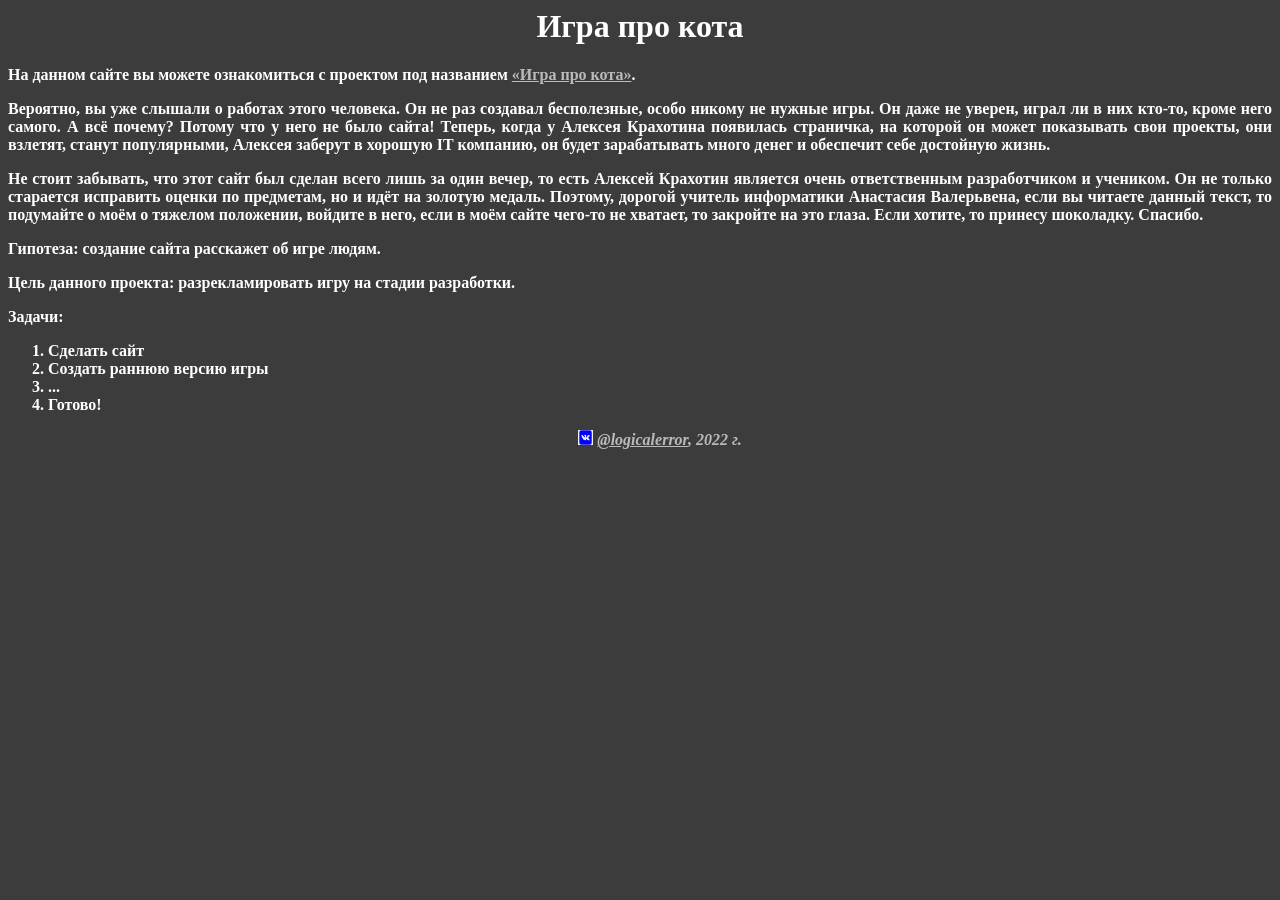
==== index.html @ a8948269 "Rename штука.htm to index.html" ====
<html>
<head>
    <title>Игра про кота: проект Алексея Крахотина</title>
    <link rel="stylesheet" type="text/css" href="style.css">
    <script type="text/javascript" src="code.js"></script>
</head>
<body>
    <h1 align="center">Игра про кота</h1>
    На данном сайте вы можете ознакомиться с проектом под названием
    <a href="#" onClick="show('id');return false;">&laquo;Игра про кота&raquo;</a>.

    <div id="id" class="hidden">
        <div class="picture">
            <img class="pic" src="stuff/preview.png" height="100%" width="100%">
        <p>Скришот игры</p>
        </div>
        <p align="justify">Игра просто в своём исполнении, интуитивно понятна пользователю, имеет
        прекрасный дизайн, простое управление, с которым справится даже трёхлетний ребёнок!!
        Здесь были использованы законы физики (такие как Кулона-Амантона или Второй закон Ньютона),
        были учтены желания пользователей, всё, что требуется достойной игрушке.
        </p>
        <p align="justify">Если вы так хотите сыграть в эту игру, то вы рано хотите, ведь
        я её не доделал. Любой, кто просмотрел этот проект забудет про него через день,
        поэтому об игре никто и не вспомнит. Когда-нибудь я обновлю данный сайт и выложу
        готовую игру. А пока наслаждайтесь скриншотом, видеороликом и таблицей рекордов
        тестировщиков.</p>

        <table border="1">
            <tr><th colspan="3">Таблица очков</th></tr>
            <tr>
                <td>1</td>
                <td>Lasagna</td>
                <td>69419</td>
            </tr>
            <tr>
                <td>2</td>
                <td>Lasagna</td>
                <td>158</td>
            </tr>
            <tr>
                <td>3</td>
                <td>Lasagna</td>
                <td>32</td>
            </tr>
            <tr>
                <td>4</td>
                <td>Lasagna</td>
                <td>18</td>
            </tr>
            <tr>
                <td>5</td>
                <td>Lasagna</td>
                <td>-6</td>
            </tr>
        </table>
        <embed class="vid" src="stuff/video.mp4" width="480" height="320" autostart="false">
        </embed>
        <p><a href="#" onClick="hide('id');return false;">Свернуть инфу об игре...</a></p>
    </div>

    <p align="justify">
    Вероятно, вы уже слышали о работах этого человека. Он не раз создавал
    бесполезные, особо никому не нужные игры. Он даже не уверен, играл ли в них кто-то,
    кроме него самого. А всё почему? Потому что у него не было сайта! Теперь, когда
    у Алексея Крахотина появилась страничка, на которой он может показывать свои проекты,
    они взлетят, станут популярными, Алексея заберут в хорошую IT компанию, он будет
    зарабатывать много денег и обеспечит себе достойную жизнь.
    </p>
    <p align="justify">
    Не стоит забывать, что этот сайт был сделан всего лишь за один вечер, то есть
    Алексей Крахотин является очень ответственным разработчиком и учеником.
    Он не только старается исправить оценки по предметам, но и идёт на золотую медаль.
    Поэтому, дорогой учитель информатики Анастасия Валерьвена, если вы читаете данный текст, то
    подумайте о моём о тяжелом положении, войдите в него, если в моём сайте чего-то не
    хватает, то закройте на это глаза. Если хотите, то принесу шоколадку. Спасибо.
    </p>
    <p>
    Гипотеза: создание сайта расскажет об игре людям.
    </p>
    <p>
    Цель данного проекта: разрекламировать игру на стадии разработки.
    </p>
    <p>
    Задачи:
    <ol>
        <li>Сделать сайт</li>
        <li>Создать раннюю версию игры</li>
        <li>...</li>
        <li>Готово!</li>
    </p>
    <p class="small" size="80%">
    <img src="stuff/aaa.png"  width="15" height="15">&nbsp;<a href="https://vk.com/logicalerror">@logicalerror</a>, 2022 г.
    </p>
</body>
</html>
---- style.css ----
.text {color: #000000;}
body {
    background: #3C3C3C;
    text-indent: 20 px;
    font-family: Century Gothic;
    color: #FFFFFF;
    font-weight: bold;
}

h1 {
    text-indent: 0 px;
}
a {
    color: #BBBBBB;
}
.small{
    font-style: italic;
    text-size: 75%;
    text-align: center;
    text-indent: 0 px;
    color: #BBBBBB;
}

.picture {
    margin: 10px;
    float: right;
    width: 400;
    height: 400;
.picture p1 {
    font-size: 0%;
    font-size: 80%;
    text-align: center;
    font-style: italic;
}
}
.pic {
    border: 2px solid #FFFFFF;
}
.vid {
    border: 2px solid #FFFFFF;
    margin: 10px;       
    text-indent: 0 px;
}

.hidden {
    display:none;
}
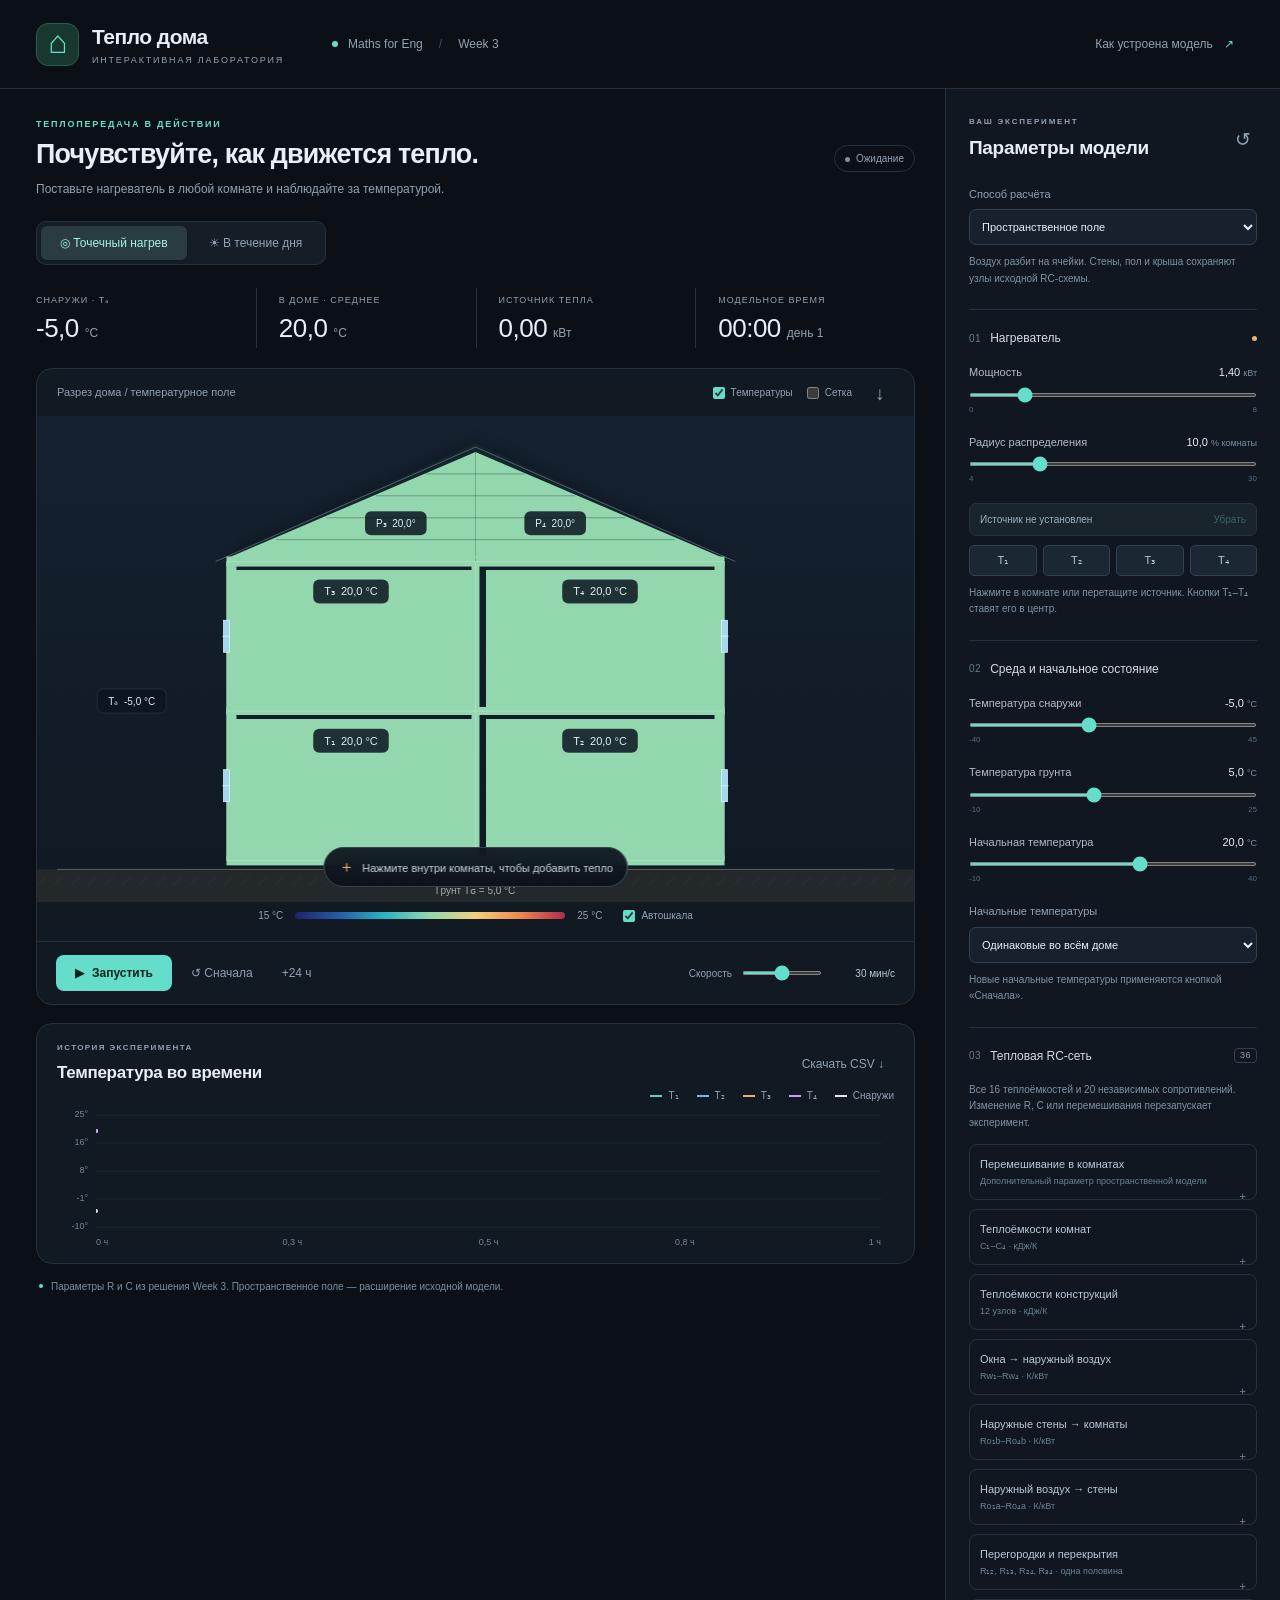
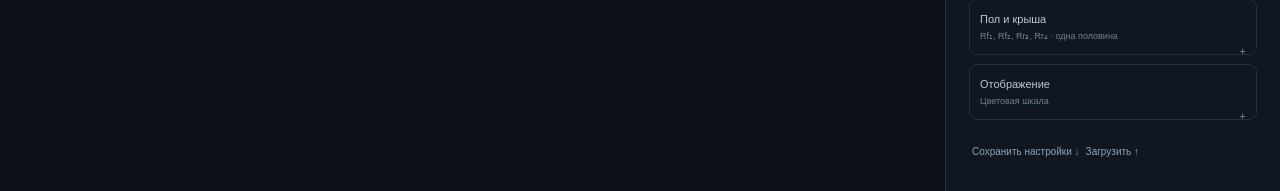
==== commit ba46569e: "Adding needed site" ====
--- a/index.html
+++ b/index.html
@@ -1,95 +1,46 @@
-<html>
-<head>
-    <title>Игра про кота: проект Алексея Крахотина</title>
-    <link rel="stylesheet" type="text/css" href="style.css">
-    <script type="text/javascript" src="code.js"></script>
-</head>
-<body>
-    <h1 align="center">Игра про кота</h1>
-    На данном сайте вы можете ознакомиться с проектом под названием
-    <a href="#" onClick="show('id');return false;">&laquo;Игра про кота&raquo;</a>.
-
-    <div id="id" class="hidden">
-        <div class="picture">
-            <img class="pic" src="stuff/preview.png" height="100%" width="100%">
-        <p>Скришот игры</p>
-        </div>
-        <p align="justify">Игра просто в своём исполнении, интуитивно понятна пользователю, имеет
-        прекрасный дизайн, простое управление, с которым справится даже трёхлетний ребёнок!!
-        Здесь были использованы законы физики (такие как Кулона-Амантона или Второй закон Ньютона),
-        были учтены желания пользователей, всё, что требуется достойной игрушке.
-        </p>
-        <p align="justify">Если вы так хотите сыграть в эту игру, то вы рано хотите, ведь
-        я её не доделал. Любой, кто просмотрел этот проект забудет про него через день,
-        поэтому об игре никто и не вспомнит. Когда-нибудь я обновлю данный сайт и выложу
-        готовую игру. А пока наслаждайтесь скриншотом, видеороликом и таблицей рекордов
-        тестировщиков.</p>
-
-        <table border="1">
-            <tr><th colspan="3">Таблица очков</th></tr>
-            <tr>
-                <td>1</td>
-                <td>Lasagna</td>
-                <td>69419</td>
-            </tr>
-            <tr>
-                <td>2</td>
-                <td>Lasagna</td>
-                <td>158</td>
-            </tr>
-            <tr>
-                <td>3</td>
-                <td>Lasagna</td>
-                <td>32</td>
-            </tr>
-            <tr>
-                <td>4</td>
-                <td>Lasagna</td>
-                <td>18</td>
-            </tr>
-            <tr>
-                <td>5</td>
-                <td>Lasagna</td>
-                <td>-6</td>
-            </tr>
-        </table>
-        <embed class="vid" src="stuff/video.mp4" width="480" height="320" autostart="false">
-        </embed>
-        <p><a href="#" onClick="hide('id');return false;">Свернуть инфу об игре...</a></p>
-    </div>
-
-    <p align="justify">
-    Вероятно, вы уже слышали о работах этого человека. Он не раз создавал
-    бесполезные, особо никому не нужные игры. Он даже не уверен, играл ли в них кто-то,
-    кроме него самого. А всё почему? Потому что у него не было сайта! Теперь, когда
-    у Алексея Крахотина появилась страничка, на которой он может показывать свои проекты,
-    они взлетят, станут популярными, Алексея заберут в хорошую IT компанию, он будет
-    зарабатывать много денег и обеспечит себе достойную жизнь.
-    </p>
-    <p align="justify">
-    Не стоит забывать, что этот сайт был сделан всего лишь за один вечер, то есть
-    Алексей Крахотин является очень ответственным разработчиком и учеником.
-    Он не только старается исправить оценки по предметам, но и идёт на золотую медаль.
-    Поэтому, дорогой учитель информатики Анастасия Валерьвена, если вы читаете данный текст, то
-    подумайте о моём о тяжелом положении, войдите в него, если в моём сайте чего-то не
-    хватает, то закройте на это глаза. Если хотите, то принесу шоколадку. Спасибо.
-    </p>
-    <p>
-    Гипотеза: создание сайта расскажет об игре людям.
-    </p>
-    <p>
-    Цель данного проекта: разрекламировать игру на стадии разработки.
-    </p>
-    <p>
-    Задачи:
-    <ol>
-        <li>Сделать сайт</li>
-        <li>Создать раннюю версию игры</li>
-        <li>...</li>
-        <li>Готово!</li>
-    </p>
-    <p class="small" size="80%">
-    <img src="stuff/aaa.png"  width="15" height="15">&nbsp;<a href="https://vk.com/logicalerror">@logicalerror</a>, 2022 г.
-    </p>
-</body>
-</html>
+<!DOCTYPE html>
+<html lang="ru">
+<head>
+<meta charset="utf-8"><meta name="viewport" content="width=device-width,initial-scale=1">
+<meta name="color-scheme" content="dark"><title>Тепло дома — интерактивная лаборатория</title>
+<link rel="stylesheet" href="style.css">
+</head>
+<body>
+<header class="topbar">
+ <a class="brand" href="#" aria-label="Тепло дома"><span class="brand-icon">⌂</span><span>Тепло дома<small>ИНТЕРАКТИВНАЯ ЛАБОРАТОРИЯ</small></span></a>
+ <div class="project-tag"><span class="dot"></span> Maths for Eng <span class="divider">/</span> Week 3</div>
+ <button class="quiet" id="aboutOpen">Как устроена модель <span>↗</span></button>
+</header>
+<main>
+ <section class="workspace">
+  <div class="intro"><div><p class="eyebrow">ТЕПЛОПЕРЕДАЧА В ДЕЙСТВИИ</p><h1>Почувствуйте, как движется тепло.</h1><p class="subtitle" id="modeHint">Поставьте нагреватель в любой комнате и наблюдайте за температурой.</p></div><span class="status" id="status"><i></i>Ожидание</span></div>
+  <div class="mode-tabs" role="group" aria-label="Режим эксперимента"><button id="heaterMode" class="active">◎ Точечный нагрев</button><button id="dayMode">☀ В течение дня</button></div>
+  <div class="metrics"><div><span>СНАРУЖИ · Tₐ</span><strong id="outdoor">−5.0<small>°C</small></strong></div><div><span>В ДОМЕ · СРЕДНЕЕ</span><strong id="average">20.0<small>°C</small></strong></div><div><span>ИСТОЧНИК ТЕПЛА</span><strong id="powerMetric">—<small>кВт</small></strong></div><div><span>МОДЕЛЬНОЕ ВРЕМЯ</span><strong id="clock">00:00<small>день 1</small></strong></div></div>
+  <section class="scene-card" aria-label="Тепловая карта дома">
+   <div class="scene-top"><span id="sceneTitle">Разрез дома / температурное поле</span><div><label class="check"><input type="checkbox" id="showLabels" checked>Температуры</label><label class="check"><input type="checkbox" id="showGrid">Сетка</label><button class="icon-button" id="snapshot" title="Сохранить изображение" aria-label="Сохранить изображение">↓</button></div></div>
+   <div class="canvas-wrap"><canvas id="house" aria-label="Дом: зоны 3 и 4 сверху, зоны 1 и 2 снизу. Нажмите в комнате для установки нагревателя." tabindex="0"></canvas><div id="probe" class="probe" hidden></div><div class="scene-guide" id="sceneGuide"><span>＋</span> Нажмите внутри комнаты, чтобы добавить тепло</div></div>
+   <div class="legend"><span id="scaleLow">−25 °C</span><div class="gradient"></div><span id="scaleHigh">60 °C</span><label class="check"><input type="checkbox" id="autoScale" checked>Автошкала</label></div>
+   <div class="transport"><button class="play" id="play">▶ <span>Запустить</span></button><button class="quiet" id="reset" title="Вернуть начальные температуры">↺ Сначала</button><button class="quiet" id="advanceDay">+24 ч</button><div class="speed"><label for="speed">Скорость</label><input id="speed" type="range" min="0" max="6" step="1" value="3"><output id="speedValue">30 мин/с</output></div></div>
+  </section>
+  <section class="chart-card"><div class="chart-heading"><div><p class="eyebrow">ИСТОРИЯ ЭКСПЕРИМЕНТА</p><h2>Температура во времени</h2></div><button class="quiet" id="exportCsv">Скачать CSV ↓</button></div><div class="chart-legend"><span style="--line:#51d5be">T₁</span><span style="--line:#7eafff">T₂</span><span style="--line:#e8b06a">T₃</span><span style="--line:#c5a0ff">T₄</span><span style="--line:#e0e8ef">Снаружи</span></div><canvas id="chart" aria-label="График средних температур четырёх комнат и наружной температуры"></canvas></section>
+  <p class="model-note"><span class="dot"></span><span id="modelNote">Параметры R и C из решения Week 3. Пространственное поле — расширение исходной модели.</span></p>
+ </section>
+ <aside class="sidebar">
+  <div class="sidebar-title"><div><p class="eyebrow">ВАШ ЭКСПЕРИМЕНТ</p><h2>Параметры модели</h2></div><button class="icon-button" id="defaults" title="Вернуть все параметры решения" aria-label="Вернуть все параметры решения">↺</button></div>
+  <label class="select-label" for="solver">Способ расчёта</label><select id="solver"><option value="spatial">Пространственное поле</option><option value="rc">Исходная RC-модель · 16 узлов</option></select>
+  <p class="small-note" id="solverHelp">Воздух разбит на ячейки. Стены, пол и крыша сохраняют узлы исходной RC-схемы.</p>
+  <div id="heaterControls"><div class="section-label">01 <span>Нагреватель</span><span class="live-dot"></span></div><div id="heaterSliders"></div><div class="source-row"><span id="sourceLabel">Источник не установлен</span><button id="removeSource" class="text-button" disabled>Убрать</button></div><div class="place-buttons" aria-label="Поставить нагреватель в центр комнаты"><button data-zone="0">T₁</button><button data-zone="1">T₂</button><button data-zone="2">T₃</button><button data-zone="3">T₄</button></div><p class="small-note">Нажмите в комнате или перетащите источник. Кнопки T₁–T₄ ставят его в центр.</p></div>
+  <div id="dayControls" hidden><div class="section-label">01 <span>Погода в течение дня</span><span>☀</span></div><div class="day-notice">Отопление выключено. Меняется только Tₐ; температура грунта постоянна.</div><div id="daySliders"></div><div class="day-range"><span>Ночь <b id="nightTemp">−25°</b></span><span>День <b id="dayTemp">30°</b></span></div></div>
+  <div class="section-label">02 <span>Среда и начальное состояние</span></div><div id="environmentSliders"></div>
+  <label class="select-label" for="initialMode">Начальные температуры</label><select id="initialMode"><option value="uniform">Одинаковые во всём доме</option><option value="fitted">Начальные состояния из решения</option></select><p class="small-note">Новые начальные температуры применяются кнопкой «Сначала».</p>
+  <div class="section-label">03 <span>Тепловая RC-сеть</span><span class="count">36</span></div>
+  <p class="small-note">Все 16 теплоёмкостей и 20 независимых сопротивлений. Изменение R, C или перемешивания перезапускает эксперимент.</p>
+  <div id="physicalSliders"></div>
+  <details class="group"><summary>Отображение <span>Цветовая шкала</span></summary><div id="displaySliders"></div></details>
+  <div class="settings-actions"><button class="quiet" id="saveSettings">Сохранить настройки ↓</button><button class="quiet" id="loadSettings">Загрузить ↑</button><input type="file" accept="application/json,.json" id="settingsFile" hidden></div>
+ </aside>
+</main>
+<div class="toast" id="toast" role="status" hidden></div>
+<dialog id="about"><button class="close" id="aboutClose" aria-label="Закрыть">×</button><p class="eyebrow">ОТ ЗАДАНИЯ К ПРИЛОЖЕНИЮ</p><h2>Один дом. Два масштаба.</h2><p>Основа — решение Week 3: двухэтажный дом с зонами T₁–T₄, окнами, наружными стенами, перегородками, межэтажным перекрытием, полом и крышей. Грунт по умолчанию: 5 °C.</p><h3>Исходная RC-модель</h3><p>16 состояний: T₁–T₄, O₁–O₄, V₁₂, V₁₃, V₂₄, V₃₄, F₁–F₂, P₃–P₄. Использованы численные параметры из Week3_identified_model.npz. У каждой конструкции своя теплоёмкость; у общей стены, пола и крыши указано сопротивление одной из двух равных половин.</p><div class="equation">Cᵢ dTᵢ/dt = Σⱼ (Tⱼ − Tᵢ) / Rᵢⱼ + Qᵢ</div><h3>Пространственное поле</h3><p>Каждая комната разделена на 20 × 14 ячеек. Их суммарная теплоёмкость точно равна Cᵢ из решения. Проводимости к конструкциям и окнам распределены по соответствующим границам; суммарные значения сохранены. Внутри комнаты тепло передаётся между соседними ячейками с регулируемой проводимостью.</p><p>Это дополнительное допущение: исходные измерения содержат только средние температуры комнат. Пространственное распределение и скорость перемешивания по ним не идентифицированы. Стены и крыша показаны температурами их RC-узлов; разрез и форма скатной крыши схематичны. Отдельного чердачного узла нет.</p><h3>Источник и суточный режим</h3><p>Нагреватель непрерывный. Выбранная мощность распределяется вокруг точки по нормированному гауссову профилю внутри одной комнаты. В исходной RC-модели она подаётся в воздушный узел этой комнаты. В режиме дня Q = 0 во всех комнатах, а наружная температура меняется по синусоиде с периодом 24 часа.</p><h3>Численный расчёт</h3><p>В приложении используется явный шаг Эйлера с ограничением Δt ≤ 0.88 min(Cᵢ / ΣGᵢⱼ), не более 30 секунд. Все внутренние потоки попарно компенсируются. Слайдер скорости меняет только темп показа модельного времени. Отчёт использует метод трапеций; численные методы здесь различаются.</p><p class="small-note">R отображаются в К/кВт, C — в кДж/К, мощность — в кВт. Внутри расчёта — Вт, Дж и секунды. Параметры из решения эффективные: они не определяют однозначно материалы и размеры реального дома. Приложение работает офлайн и не использует внешние библиотеки.</p></dialog>
+<script src="engine.js"></script><script src="app.js"></script>
+</body></html>
--- a/style.css
+++ b/style.css
@@ -1,47 +1,2 @@
-.text {color: #000000;}
-body {
-    background: #3C3C3C;
-    text-indent: 20 px;
-    font-family: Century Gothic;
-    color: #FFFFFF;
-    font-weight: bold;
-}
-
-h1 {
-    text-indent: 0 px;
-}
-a {
-    color: #BBBBBB;
-}
-.small{
-    font-style: italic;
-    text-size: 75%;
-    text-align: center;
-    text-indent: 0 px;
-    color: #BBBBBB;
-}
-
-.picture {
-    margin: 10px;
-    float: right;
-    width: 400;
-    height: 400;
-.picture p1 {
-    font-size: 0%;
-    font-size: 80%;
-    text-align: center;
-    font-style: italic;
-}
-}
-.pic {
-    border: 2px solid #FFFFFF;
-}
-.vid {
-    border: 2px solid #FFFFFF;
-    margin: 10px;       
-    text-indent: 0 px;
-}
-
-.hidden {
-    display:none;
-}
+:root{--bg:#0b1016;--panel:#111922;--panel2:#151f2a;--line:#25313e;--text:#e7eef6;--muted:#91a2b4;--cyan:#64decb;--amber:#f0b276;--radius:16px}*{box-sizing:border-box}body{margin:0;background:var(--bg);color:var(--text);font:14px/1.5 -apple-system,BlinkMacSystemFont,'Segoe UI',sans-serif}button,input,select{font:inherit}button,a,input,select,summary{ -webkit-tap-highlight-color:transparent}button{cursor:pointer}button:disabled{opacity:.35;cursor:default}button:focus-visible,a:focus-visible,summary:focus-visible,canvas:focus-visible{outline:2px solid var(--cyan);outline-offset:4px}button{border:0}button,a,select,input{accent-color:var(--cyan)}a{color:inherit;text-decoration:none}.topbar{height:89px;border-bottom:1px solid var(--line);display:flex;align-items:center;gap:48px;padding:0 36px}.brand{display:flex;gap:13px;align-items:center;font-size:21px;font-weight:650;letter-spacing:-.5px}.brand-icon{height:43px;width:43px;background:#18372f;color:var(--cyan);border:1px solid #2b5c50;border-radius:12px;font-size:32px;font-weight:400;text-align:center;line-height:36px}.brand small{display:block;font-size:9px;letter-spacing:1.8px;font-weight:500;color:var(--muted);margin-top:2px}.project-tag{color:var(--muted);display:flex;gap:10px;align-items:center;font-size:12px}.dot{display:inline-block;width:6px;height:6px;border-radius:50%;background:var(--cyan);flex-shrink:0}.divider{color:#405160;padding:0 6px}.topbar>.quiet{margin-left:auto}.quiet{background:transparent;color:var(--muted);padding:8px 10px;border-radius:7px;font-size:12px;white-space:nowrap}.quiet:hover{background:#1b2834;color:var(--text)}.quiet span{padding-left:8px;color:var(--cyan)}main{max-width:1720px;margin:0 auto;display:grid;grid-template-columns:minmax(0,1fr) 335px}.workspace{padding:29px 30px 18px 36px;min-width:0}.intro{display:flex;justify-content:space-between;gap:14px;align-items:center}.eyebrow{margin:0 0 6px;color:var(--cyan);font-size:9px;letter-spacing:1.8px;font-weight:650}h1{font-size:clamp(21px,2.1vw,31px);line-height:1.25;margin:0;letter-spacing:-.8px;font-weight:580}.subtitle{color:var(--muted);font-size:12px;margin:9px 0 0}.status{font-size:10px;border:1px solid var(--line);border-radius:30px;padding:5px 10px;white-space:nowrap;color:var(--muted)}.status i{display:inline-block;height:5px;width:5px;border-radius:50%;background:#7e8d9e;margin-right:6px}.status.running{color:var(--cyan);border-color:#285246}.status.running i{background:var(--cyan);box-shadow:0 0 9px #64decb50}.mode-tabs{display:inline-flex;background:#151d27;padding:4px;border:1px solid var(--line);border-radius:10px;margin-top:23px;gap:3px}.mode-tabs button{background:none;color:var(--muted);padding:8px 19px;font-size:12px;border-radius:6px}.mode-tabs button.active{background:#2a3c40;color:#a5f2df;box-shadow:0 1px 3px #0003}.metrics{display:grid;grid-template-columns:repeat(4,1fr);margin:23px 0 20px}.metrics>div{border-left:1px solid var(--line);padding-left:22px}.metrics>div:first-child{padding-left:0;border:0}.metrics>div>span{font-size:9px;color:var(--muted);letter-spacing:1px}.metrics strong{display:block;font-size:26px;line-height:1.5;font-weight:500;letter-spacing:-.5px;font-variant-numeric:tabular-nums}.metrics strong small{font-size:12px;margin-left:6px;color:var(--muted);font-weight:400;letter-spacing:0}.scene-card,.chart-card{background:var(--panel);border:1px solid var(--line);border-radius:var(--radius);overflow:hidden}.scene-top{height:47px;display:flex;align-items:center;justify-content:space-between;padding:0 20px;color:var(--muted);font-size:11px;gap:12px}.scene-top>div{display:flex;align-items:center;gap:14px}.check{display:inline-flex;align-items:center;gap:6px;font-size:10px;color:var(--muted);cursor:pointer;white-space:nowrap}.check input{margin:0;width:12px;height:12px}.icon-button{background:transparent;color:var(--muted);font-size:19px;width:28px;height:28px;border-radius:6px}.icon-button:hover{color:var(--cyan);background:#20313c}.canvas-wrap{position:relative;height:clamp(330px,38vw,520px);overflow:hidden}#house{display:block;width:100%;height:100%;touch-action:none;cursor:crosshair}.scene-guide{position:absolute;left:50%;bottom:15px;transform:translateX(-50%);background:#0b111ae8;backdrop-filter:blur(12px);border:1px solid #334250;border-radius:24px;padding:7px 14px;font-size:11px;color:#c6d6e1;white-space:nowrap;pointer-events:none}.scene-guide span{color:var(--amber);font-size:16px;margin-right:5px}.probe{position:absolute;z-index:2;background:#0b111aef;border:1px solid #506070;border-radius:8px;pointer-events:none;font-size:11px;padding:6px 10px;white-space:nowrap;color:#e7eef6}.legend{display:flex;align-items:center;justify-content:center;gap:12px;padding:6px 22px 18px;color:var(--muted);font-size:10px}.gradient{max-width:270px;flex:1;height:7px;border-radius:4px;background:linear-gradient(90deg,#202269,#265eaa,#2db4c1,#93d7ae,#f0d17f,#f08850,#b32a4d)}.legend .check{margin-left:9px}.transport{border-top:1px solid var(--line);display:flex;align-items:center;gap:9px;padding:13px 19px}.play{display:flex;align-items:center;gap:8px;background:var(--cyan);color:#09211d;border-radius:8px;padding:9px 14px;font-size:12px;font-weight:650;min-width:116px;justify-content:center}.play:hover{background:#91efdc}.speed{display:flex;align-items:center;margin-left:auto;gap:10px;font-size:10px;color:var(--muted)}input[type=range]{width:100%;height:4px;display:block;cursor:pointer;margin:12px 0 5px}input[type=range]:focus-visible{outline:2px solid var(--cyan);outline-offset:5px}.speed input{width:80px;margin:0}.speed output{font-size:10px;min-width:63px;text-align:right;color:#b9cbd9}.chart-card{margin-top:18px;padding:18px 20px 10px}.chart-heading{display:flex;align-items:center;justify-content:space-between}.chart-heading .eyebrow{font-size:8px;color:var(--muted);letter-spacing:1.4px}h2{font-size:17px;margin:0;font-weight:550;letter-spacing:-.3px}.chart-legend{display:flex;gap:18px;justify-content:flex-end;margin:2px 0 0;color:var(--muted);font-size:10px}.chart-legend span:before{content:'';display:inline-block;width:12px;height:2px;background:var(--line);margin-right:6px;vertical-align:middle}#chart{width:100%;height:150px;display:block}.model-note{display:flex;gap:8px;align-items:center;font-size:10px;color:#7890a3;margin:15px 3px 0}.model-note .dot{width:4px;height:4px}.sidebar{background:#101720;border-left:1px solid var(--line);padding:27px 23px 24px;min-width:0}.sidebar-title{display:flex;align-items:center;justify-content:space-between;margin-bottom:23px}.sidebar-title .eyebrow{font-size:8px;color:var(--muted)}.sidebar-title h2{font-size:19px}.select-label{display:block;font-size:11px;color:var(--muted);margin:14px 0 7px}select{background:#17212d;border:1px solid #304051;border-radius:7px;padding:10px 8px;width:100%;color:var(--text);font-size:11px;cursor:pointer;outline-color:var(--cyan)}.small-note{color:#7e93a6;font-size:10px;line-height:1.65;margin:9px 0 13px}.section-label{display:flex;align-items:center;gap:9px;font-size:10px;color:#5f7b8f;border-top:1px solid var(--line);padding-top:19px;margin:22px 0 17px;letter-spacing:.5px}.section-label>span:first-child{color:#d2dde8;font-size:12px;letter-spacing:0;font-weight:500}.section-label>span:last-child:not(:first-child){margin-left:auto}.live-dot{width:5px;height:5px;background:var(--amber);border-radius:50%}.slider{margin:0 0 18px}.slider-head{display:flex;align-items:flex-start;justify-content:space-between;gap:8px;font-size:11px;color:#aebdca}.slider-head label{cursor:pointer;line-height:1.5}.slider-head output{font-variant-numeric:tabular-nums;color:var(--text);font-size:11px;white-space:nowrap}.slider-head output b{font-weight:500}.slider-head output small{font-size:9px;color:#7791a4;margin-left:3px}.slider-range{display:flex;justify-content:space-between;color:#536e81;font-size:8px;margin-top:7px}.source-row{background:#19242d;border:1px solid var(--line);border-radius:7px;display:flex;align-items:center;justify-content:space-between;padding:8px 10px;font-size:10px;color:#9ab1bf;gap:6px}.text-button{background:none;color:var(--cyan);font-size:10px;padding:0}.place-buttons{display:grid;grid-template-columns:repeat(4,1fr);gap:6px;margin-top:9px}.place-buttons button{padding:6px;background:#1b2733;color:#b2c7d7;border:1px solid #304151;border-radius:5px;font-size:11px}.place-buttons button:hover{border-color:var(--cyan);color:var(--cyan)}.count{font-size:9px;border:1px solid #324150;border-radius:4px;padding:0 5px;color:var(--muted)}.group{border:1px solid var(--line);border-radius:8px;margin:9px 0;overflow:hidden}.group summary{padding:11px 10px;font-size:11px;cursor:pointer;color:#b9cad9;list-style:none;position:relative}.group summary:after{content:'+';position:absolute;right:10px;color:#6f8a9c}.group[open] summary:after{content:'−'}.group summary>span{display:block;color:#698395;font-size:9px;margin-top:2px;padding-right:12px}.group>div{padding:12px 11px 0}.group[open] summary{border-bottom:1px solid var(--line);background:#16212b}.group .slider{margin-bottom:18px}.settings-actions{display:flex;flex-wrap:wrap;gap:0;margin-top:16px}.settings-actions .quiet{font-size:10px;padding:8px 3px}.day-notice{font-size:10px;color:#d3c5ab;background:#302b21;border:1px solid #4c4130;border-radius:8px;padding:9px 11px;margin-bottom:17px}.day-range{display:flex;justify-content:space-between;color:var(--muted);font-size:10px;background:linear-gradient(90deg,#19385055,#5e492955);padding:8px 12px;border-radius:6px}.day-range b{font-weight:500;color:var(--text);padding-left:6px}.toast{position:fixed;bottom:25px;left:50%;transform:translateX(-50%);max-width:90vw;border:1px solid #416353;background:#172d26;color:#cff3de;font-size:12px;padding:11px 19px;border-radius:9px;box-shadow:0 6px 25px #0006;z-index:10}dialog{width:min(680px,92vw);border:1px solid #3a5061;background:#121d28;color:var(--text);border-radius:18px;padding:35px;max-height:85vh;box-shadow:0 20px 90px #0009}dialog::backdrop{background:#030910bb;backdrop-filter:blur(4px)}dialog h2{font-size:26px;margin:10px 0 18px}dialog h3{font-size:14px;color:var(--cyan);margin:23px 0 8px}dialog p{color:#aebdcb;font-size:12px;line-height:1.8}.close{float:right;background:none;color:var(--muted);font-size:26px}.equation{font-family:ui-monospace,monospace;color:#d4eee7;background:#1d302e;border:1px solid #395b51;padding:15px;border-radius:8px;font-size:13px;text-align:center}[hidden]{display:none!important}@media(min-width:1350px){main{grid-template-columns:minmax(0,1fr) 360px}.sidebar{padding:28px}.workspace{padding-right:35px}}@media(max-width:1000px){main{grid-template-columns:minmax(0,1fr) 300px}.workspace{padding:24px 18px}.topbar{padding:0 22px;gap:24px}.project-tag{display:none}.sidebar{padding:24px 18px}.speed label{display:none}.speed{gap:7px}.speed input{width:50px}.transport{gap:3px;padding:12px}.transport .quiet{padding:8px}.metrics strong{font-size:23px}.metrics>div{padding-left:12px}.metrics>div>span{letter-spacing:.3px;font-size:8px}.scene-top{padding:0 12px}.scene-top>div{gap:9px}.scene-top>span{font-size:10px}.legend{gap:8px;padding:10px 12px 16px}.scene-guide{font-size:10px;padding:6px 10px}.status{display:none}.intro h1{font-size:24px}.chart-card{padding:16px 12px 8px}}@media(max-width:760px){main{display:flex;flex-direction:column}.workspace{padding:23px 16px}.sidebar{border-left:0;border-top:1px solid var(--line);padding:24px;display:block}.topbar{height:76px;padding:0 17px;gap:12px}.brand{font-size:18px}.brand-icon{width:38px;height:38px}.brand small{font-size:7px;letter-spacing:1.2px}.topbar .quiet{font-size:10px;padding:6px}.intro h1{font-size:25px}.subtitle{font-size:11px}.mode-tabs{display:flex;width:100%}.mode-tabs button{flex:1;padding:8px}.metrics{margin:20px 0 16px}.metrics strong{font-size:21px}.metrics strong small{font-size:9px;margin-left:3px}.metrics>div{padding-left:9px}.metrics>div>span{font-size:7px;letter-spacing:0}.canvas-wrap{height:360px}.scene-top{font-size:10px}.scene-top .check{font-size:9px}.scene-top>div{gap:7px}.transport{flex-wrap:wrap;gap:3px}.play{min-width:108px;padding:8px 10px}.speed{gap:7px}.speed input{width:55px}.speed output{min-width:52px;font-size:9px}.legend .check{margin-left:1px;font-size:9px}.legend{gap:6px;font-size:9px}.chart-legend{justify-content:flex-start;margin:9px 0 0;gap:17px}.chart-heading h2{font-size:16px}.model-note{font-size:9px;align-items:flex-start}.model-note .dot{margin-top:5px}.sidebar .small-note{font-size:11px}.sidebar .slider-head{font-size:12px}.sidebar .slider-head output{font-size:12px}.sidebar .group summary{font-size:12px}.sidebar .group summary span{font-size:10px}dialog{padding:26px}.scene-guide{font-size:9px}.chart-heading .quiet{font-size:10px}.sidebar-title h2{font-size:22px}.sidebar .section-label span:first-child{font-size:14px}}@media(prefers-reduced-motion:reduce){*{scroll-behavior:auto}}
+@media(max-width:760px){.metrics strong{white-space:nowrap}#clock small{display:block;line-height:1.2;margin:0;white-space:nowrap}.canvas-wrap{height:310px}}
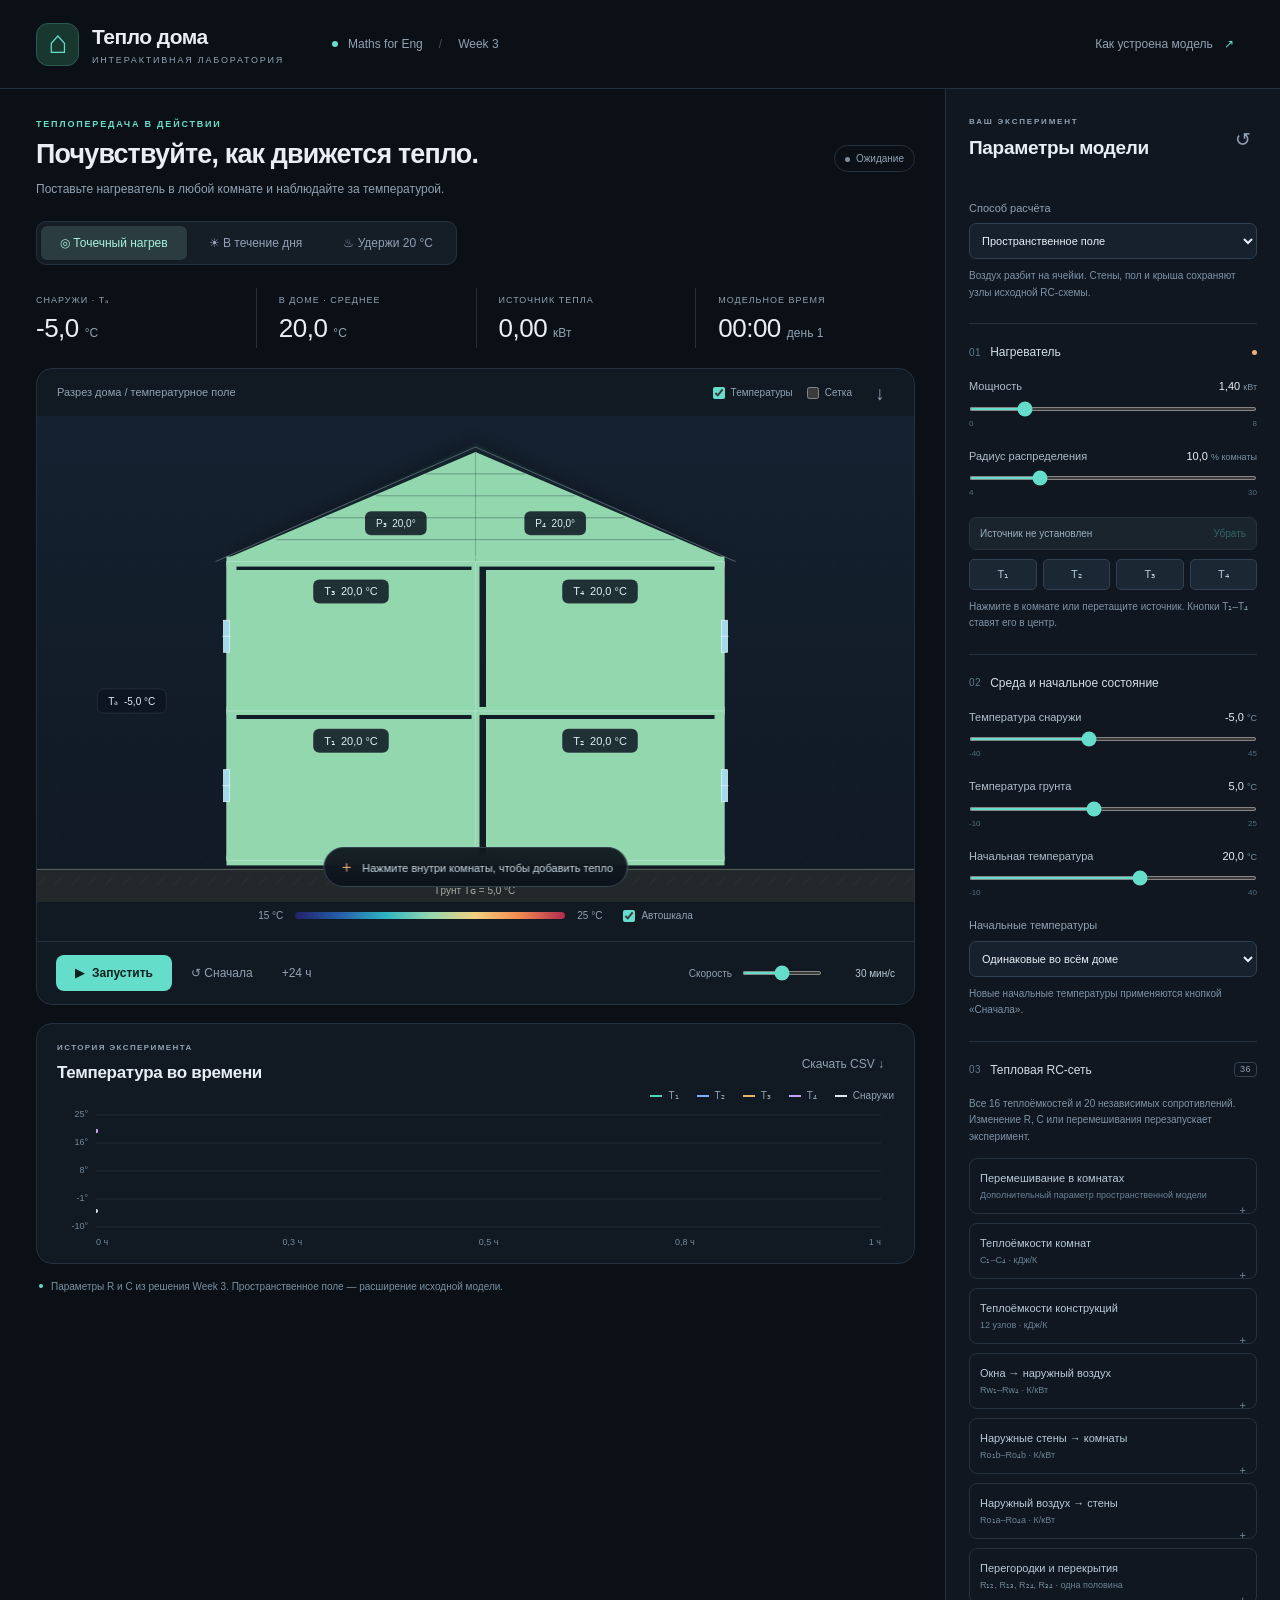
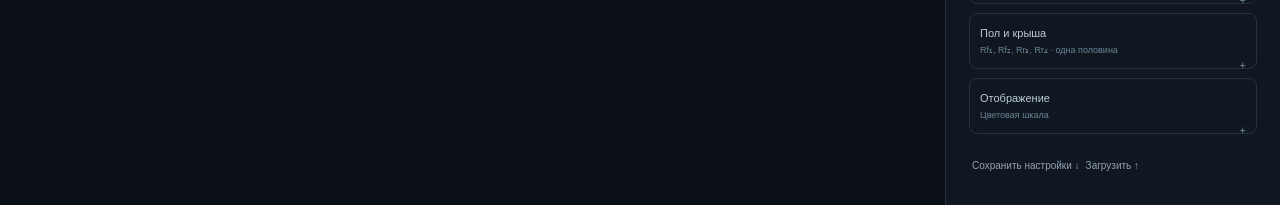
==== commit e012a92b: "Updated the game" ====
--- a/index.html
+++ b/index.html
@@ -14,7 +14,11 @@
 <main>
  <section class="workspace">
   <div class="intro"><div><p class="eyebrow">ТЕПЛОПЕРЕДАЧА В ДЕЙСТВИИ</p><h1>Почувствуйте, как движется тепло.</h1><p class="subtitle" id="modeHint">Поставьте нагреватель в любой комнате и наблюдайте за температурой.</p></div><span class="status" id="status"><i></i>Ожидание</span></div>
-  <div class="mode-tabs" role="group" aria-label="Режим эксперимента"><button id="heaterMode" class="active">◎ Точечный нагрев</button><button id="dayMode">☀ В течение дня</button></div>
+  <div class="mode-tabs" role="group" aria-label="Режим эксперимента"><button id="heaterMode" class="active">◎ Точечный нагрев</button><button id="dayMode">☀ В течение дня</button><button id="challengeMode">♨ Удержи 20 °C</button></div>
+  <section class="mission" id="mission" hidden>
+   <div class="mission-heading"><div><span class="mission-badge" id="controllerBadge">ВЫ УПРАВЛЯЕТЕ</span><h2>Три дня. Четыре комнаты. Ровно 20 °C.</h2><p>Регулируйте общее отопление каждой комнаты. Погода и солнце меняются сами.</p></div><div class="mission-target">20<span>°C</span><small>ЦЕЛЬ В КАЖДОЙ КОМНАТЕ</small></div></div>
+   <div class="mission-progress"><div><span id="gameDay">День 1 из 3</span><span id="gameRemaining">Осталось 72 ч</span></div><progress id="gameProgress" max="259200" value="0" aria-label="Прогресс испытания за три дня"></progress></div>
+  </section>
   <div class="metrics"><div><span>СНАРУЖИ · Tₐ</span><strong id="outdoor">−5.0<small>°C</small></strong></div><div><span>В ДОМЕ · СРЕДНЕЕ</span><strong id="average">20.0<small>°C</small></strong></div><div><span>ИСТОЧНИК ТЕПЛА</span><strong id="powerMetric">—<small>кВт</small></strong></div><div><span>МОДЕЛЬНОЕ ВРЕМЯ</span><strong id="clock">00:00<small>день 1</small></strong></div></div>
   <section class="scene-card" aria-label="Тепловая карта дома">
    <div class="scene-top"><span id="sceneTitle">Разрез дома / температурное поле</span><div><label class="check"><input type="checkbox" id="showLabels" checked>Температуры</label><label class="check"><input type="checkbox" id="showGrid">Сетка</label><button class="icon-button" id="snapshot" title="Сохранить изображение" aria-label="Сохранить изображение">↓</button></div></div>
@@ -26,7 +30,18 @@
   <p class="model-note"><span class="dot"></span><span id="modelNote">Параметры R и C из решения Week 3. Пространственное поле — расширение исходной модели.</span></p>
  </section>
  <aside class="sidebar">
-  <div class="sidebar-title"><div><p class="eyebrow">ВАШ ЭКСПЕРИМЕНТ</p><h2>Параметры модели</h2></div><button class="icon-button" id="defaults" title="Вернуть все параметры решения" aria-label="Вернуть все параметры решения">↺</button></div>
+  <div class="sidebar-title"><div><p class="eyebrow">ВАШ ЭКСПЕРИМЕНТ</p><h2 id="sidebarHeading">Параметры модели</h2></div><button class="icon-button" id="defaults" title="Вернуть все параметры решения" aria-label="Вернуть все параметры решения">↺</button></div>
+  <section id="challengeControls" hidden>
+   <div class="controller-tabs" role="group" aria-label="Кто управляет отоплением"><button id="manualControl" class="active">Я управляю</button><button id="autoControl">Автопилот</button></div>
+   <p class="small-note" id="controllerHint">Двигайте четыре слайдера, чтобы средняя температура каждой комнаты оставалась 20 °C.</p>
+   <div class="locked-notice"><span>▣</span><div><b>Условия зафиксированы</b><small>72 часа · погода и солнце по сценарию<br>Меняется только мощность отопления.</small></div></div>
+   <div class="room-heaters" id="roomHeaters"></div>
+   <div class="game-actions"><button id="gameStart" class="play">▶ Начать 3 дня</button><button id="gameRestart" class="quiet">↺ Новый заезд</button></div>
+   <button id="demoFinish" class="demo-finish" hidden>Ускоренно показать все 3 дня →</button>
+   <div class="game-weather"><span>СОЛНЕЧНЫЙ НАГРЕВ</span><strong id="sunPower">0,00 кВт</strong><p id="sunDirection">Ночь. Солнце не греет.</p></div>
+   <details class="group"><summary>Как считается оценка<span>Честная шкала от 0 до 100</span></summary><div class="score-explanation"><p>Считается отклонение средней температуры каждой комнаты от 20 °C на каждом шаге за все 72 часа. Все комнаты имеют одинаковый вес.</p><p>При 20 °C — 100 баллов. Отклонение на 1 °C даёт 75 баллов за этот момент, на 2 °C — 50, от 4 °C — 0. Итог — среднее по комнатам и времени.</p><p>Комфорт — доля времени в диапазоне 19,5–20,5 °C. Расход энергии показывается отдельно и на оценку не влияет.</p><p>Автопилот использует ту же модель и ограничения мощности. Он компенсирует текущие теплопотери и солнечный приток; температуры не подменяются.</p></div></details>
+  </section>
+  <fieldset id="labControls">
   <label class="select-label" for="solver">Способ расчёта</label><select id="solver"><option value="spatial">Пространственное поле</option><option value="rc">Исходная RC-модель · 16 узлов</option></select>
   <p class="small-note" id="solverHelp">Воздух разбит на ячейки. Стены, пол и крыша сохраняют узлы исходной RC-схемы.</p>
   <div id="heaterControls"><div class="section-label">01 <span>Нагреватель</span><span class="live-dot"></span></div><div id="heaterSliders"></div><div class="source-row"><span id="sourceLabel">Источник не установлен</span><button id="removeSource" class="text-button" disabled>Убрать</button></div><div class="place-buttons" aria-label="Поставить нагреватель в центр комнаты"><button data-zone="0">T₁</button><button data-zone="1">T₂</button><button data-zone="2">T₃</button><button data-zone="3">T₄</button></div><p class="small-note">Нажмите в комнате или перетащите источник. Кнопки T₁–T₄ ставят его в центр.</p></div>
@@ -38,9 +53,11 @@
   <div id="physicalSliders"></div>
   <details class="group"><summary>Отображение <span>Цветовая шкала</span></summary><div id="displaySliders"></div></details>
   <div class="settings-actions"><button class="quiet" id="saveSettings">Сохранить настройки ↓</button><button class="quiet" id="loadSettings">Загрузить ↑</button><input type="file" accept="application/json,.json" id="settingsFile" hidden></div>
+  </fieldset>
  </aside>
 </main>
 <div class="toast" id="toast" role="status" hidden></div>
-<dialog id="about"><button class="close" id="aboutClose" aria-label="Закрыть">×</button><p class="eyebrow">ОТ ЗАДАНИЯ К ПРИЛОЖЕНИЮ</p><h2>Один дом. Два масштаба.</h2><p>Основа — решение Week 3: двухэтажный дом с зонами T₁–T₄, окнами, наружными стенами, перегородками, межэтажным перекрытием, полом и крышей. Грунт по умолчанию: 5 °C.</p><h3>Исходная RC-модель</h3><p>16 состояний: T₁–T₄, O₁–O₄, V₁₂, V₁₃, V₂₄, V₃₄, F₁–F₂, P₃–P₄. Использованы численные параметры из Week3_identified_model.npz. У каждой конструкции своя теплоёмкость; у общей стены, пола и крыши указано сопротивление одной из двух равных половин.</p><div class="equation">Cᵢ dTᵢ/dt = Σⱼ (Tⱼ − Tᵢ) / Rᵢⱼ + Qᵢ</div><h3>Пространственное поле</h3><p>Каждая комната разделена на 20 × 14 ячеек. Их суммарная теплоёмкость точно равна Cᵢ из решения. Проводимости к конструкциям и окнам распределены по соответствующим границам; суммарные значения сохранены. Внутри комнаты тепло передаётся между соседними ячейками с регулируемой проводимостью.</p><p>Это дополнительное допущение: исходные измерения содержат только средние температуры комнат. Пространственное распределение и скорость перемешивания по ним не идентифицированы. Стены и крыша показаны температурами их RC-узлов; разрез и форма скатной крыши схематичны. Отдельного чердачного узла нет.</p><h3>Источник и суточный режим</h3><p>Нагреватель непрерывный. Выбранная мощность распределяется вокруг точки по нормированному гауссову профилю внутри одной комнаты. В исходной RC-модели она подаётся в воздушный узел этой комнаты. В режиме дня Q = 0 во всех комнатах, а наружная температура меняется по синусоиде с периодом 24 часа.</p><h3>Численный расчёт</h3><p>В приложении используется явный шаг Эйлера с ограничением Δt ≤ 0.88 min(Cᵢ / ΣGᵢⱼ), не более 30 секунд. Все внутренние потоки попарно компенсируются. Слайдер скорости меняет только темп показа модельного времени. Отчёт использует метод трапеций; численные методы здесь различаются.</p><p class="small-note">R отображаются в К/кВт, C — в кДж/К, мощность — в кВт. Внутри расчёта — Вт, Дж и секунды. Параметры из решения эффективные: они не определяют однозначно материалы и размеры реального дома. Приложение работает офлайн и не использует внешние библиотеки.</p></dialog>
-<script src="engine.js"></script><script src="app.js"></script>
+<dialog id="gameResult" class="result-dialog" aria-labelledby="resultTitle"><button class="close" id="resultClose" aria-label="Закрыть результат">×</button><p class="eyebrow" id="resultEyebrow">ИСПЫТАНИЕ ЗАВЕРШЕНО</p><h2 id="resultTitle">Три дня под вашим управлением</h2><div class="result-score"><strong id="finalScore">0</strong><span>/ 100</span></div><p id="resultDescription"></p><div class="result-stats"><div><b id="resultError">0,00 °C</b><small>Среднее отклонение</small></div><div><b id="resultComfort">0 %</b><small>Время в комфорте ±0,5 °C</small></div><div><b id="resultEnergy">0 кВт·ч</b><small>На отопление за 3 дня</small></div></div><div class="result-rooms" id="resultRooms"></div><p class="small-note">Оцениваются средние температуры комнат за все 72 часа. Нельзя компенсировать холодную комнату перегревом другой.</p><div class="result-actions"><button class="play" id="resultRetry">Попробовать ещё</button><button class="quiet" id="resultDemo">Посмотреть идеальное управление →</button></div></dialog>
+<dialog id="about"><button class="close" id="aboutClose" aria-label="Закрыть">×</button><p class="eyebrow">ОТ ЗАДАНИЯ К ПРИЛОЖЕНИЮ</p><h2>Один дом. Два масштаба.</h2><p>Основа — решение Week 3: двухэтажный дом с зонами T₁–T₄, окнами, наружными стенами, перегородками, межэтажным перекрытием, полом и крышей. Грунт по умолчанию: 5 °C.</p><h3>Исходная RC-модель</h3><p>16 состояний: T₁–T₄, O₁–O₄, V₁₂, V₁₃, V₂₄, V₃₄, F₁–F₂, P₃–P₄. Использованы численные параметры из Week3_identified_model.npz. У каждой конструкции своя теплоёмкость; у общей стены, пола и крыши указано сопротивление одной из двух равных половин.</p><div class="equation">Cᵢ dTᵢ/dt = Σⱼ (Tⱼ − Tᵢ) / Rᵢⱼ + Qᵢ</div><h3>Пространственное поле</h3><p>Каждая комната разделена на 20 × 14 ячеек. Их суммарная теплоёмкость точно равна Cᵢ из решения. Проводимости к конструкциям и окнам распределены по соответствующим границам; суммарные значения сохранены. Внутри комнаты тепло передаётся между соседними ячейками с регулируемой проводимостью.</p><p>Это дополнительное допущение: исходные измерения содержат только средние температуры комнат. Пространственное распределение и скорость перемешивания по ним не идентифицированы. Стены и крыша показаны температурами их RC-узлов; разрез и форма скатной крыши схематичны. Отдельного чердачного узла нет.</p><h3>Источник и суточный режим</h3><p>Нагреватель непрерывный. Выбранная мощность распределяется вокруг точки по нормированному гауссову профилю внутри одной комнаты. В исходной RC-модели она подаётся в воздушный узел этой комнаты. В режиме дня Q = 0 во всех комнатах, а наружная температура меняется по синусоиде с периодом 24 часа.</p><h3>Испытание «Удержи 20 °C»</h3><p>72 модельных часа, четыре независимых общих нагревателя от 0 до 2,5 кВт. Наружная температура меняется по суточному циклу с похолоданием на второй день. Солнце восходит справа в 06:00 и заходит слева в 18:00. Солнечное тепло поступает в ячейки у окон, наружные стены и крышу; воздействие утром сильнее справа, вечером слева.</p><p>В игре параметры заблокированы. Для управляемости при ускоренном показе трёх дней эффективные воздушные теплоёмкости исходной модели увеличены в 8 раз, а проводимость перемешивания фиксирована на 60 Вт/К. Остальные R и C из решения сохранены. Это фиксированный учебный сценарий, одинаковый для ручного и автоматического управления.</p><p>Цель и оценка относятся к средней температуре каждой комнаты. Автопилот рассчитывает мощность по текущему балансу тепла с ограничением 0–2,5 кВт; тот же численный расчёт определяет температуры и итоговую оценку.</p><h3>Численный расчёт</h3><p>В приложении используется явный шаг Эйлера с ограничением Δt ≤ 0.88 min(Cᵢ / ΣGᵢⱼ), не более 30 секунд. Все внутренние потоки попарно компенсируются. Слайдер скорости меняет только темп показа модельного времени. Отчёт использует метод трапеций; численные методы здесь различаются.</p><p class="small-note">R отображаются в К/кВт, C — в кДж/К, мощность — в кВт. Внутри расчёта — Вт, Дж и секунды. Параметры из решения эффективные: они не определяют однозначно материалы и размеры реального дома. Приложение работает офлайн и не использует внешние библиотеки.</p></dialog>
+<script src="engine.js"></script><script src="challenge.js"></script><script src="app.js"></script>
 </body></html>
--- a/style.css
+++ b/style.css
@@ -1,2 +1,6 @@
 :root{--bg:#0b1016;--panel:#111922;--panel2:#151f2a;--line:#25313e;--text:#e7eef6;--muted:#91a2b4;--cyan:#64decb;--amber:#f0b276;--radius:16px}*{box-sizing:border-box}body{margin:0;background:var(--bg);color:var(--text);font:14px/1.5 -apple-system,BlinkMacSystemFont,'Segoe UI',sans-serif}button,input,select{font:inherit}button,a,input,select,summary{ -webkit-tap-highlight-color:transparent}button{cursor:pointer}button:disabled{opacity:.35;cursor:default}button:focus-visible,a:focus-visible,summary:focus-visible,canvas:focus-visible{outline:2px solid var(--cyan);outline-offset:4px}button{border:0}button,a,select,input{accent-color:var(--cyan)}a{color:inherit;text-decoration:none}.topbar{height:89px;border-bottom:1px solid var(--line);display:flex;align-items:center;gap:48px;padding:0 36px}.brand{display:flex;gap:13px;align-items:center;font-size:21px;font-weight:650;letter-spacing:-.5px}.brand-icon{height:43px;width:43px;background:#18372f;color:var(--cyan);border:1px solid #2b5c50;border-radius:12px;font-size:32px;font-weight:400;text-align:center;line-height:36px}.brand small{display:block;font-size:9px;letter-spacing:1.8px;font-weight:500;color:var(--muted);margin-top:2px}.project-tag{color:var(--muted);display:flex;gap:10px;align-items:center;font-size:12px}.dot{display:inline-block;width:6px;height:6px;border-radius:50%;background:var(--cyan);flex-shrink:0}.divider{color:#405160;padding:0 6px}.topbar>.quiet{margin-left:auto}.quiet{background:transparent;color:var(--muted);padding:8px 10px;border-radius:7px;font-size:12px;white-space:nowrap}.quiet:hover{background:#1b2834;color:var(--text)}.quiet span{padding-left:8px;color:var(--cyan)}main{max-width:1720px;margin:0 auto;display:grid;grid-template-columns:minmax(0,1fr) 335px}.workspace{padding:29px 30px 18px 36px;min-width:0}.intro{display:flex;justify-content:space-between;gap:14px;align-items:center}.eyebrow{margin:0 0 6px;color:var(--cyan);font-size:9px;letter-spacing:1.8px;font-weight:650}h1{font-size:clamp(21px,2.1vw,31px);line-height:1.25;margin:0;letter-spacing:-.8px;font-weight:580}.subtitle{color:var(--muted);font-size:12px;margin:9px 0 0}.status{font-size:10px;border:1px solid var(--line);border-radius:30px;padding:5px 10px;white-space:nowrap;color:var(--muted)}.status i{display:inline-block;height:5px;width:5px;border-radius:50%;background:#7e8d9e;margin-right:6px}.status.running{color:var(--cyan);border-color:#285246}.status.running i{background:var(--cyan);box-shadow:0 0 9px #64decb50}.mode-tabs{display:inline-flex;background:#151d27;padding:4px;border:1px solid var(--line);border-radius:10px;margin-top:23px;gap:3px}.mode-tabs button{background:none;color:var(--muted);padding:8px 19px;font-size:12px;border-radius:6px}.mode-tabs button.active{background:#2a3c40;color:#a5f2df;box-shadow:0 1px 3px #0003}.metrics{display:grid;grid-template-columns:repeat(4,1fr);margin:23px 0 20px}.metrics>div{border-left:1px solid var(--line);padding-left:22px}.metrics>div:first-child{padding-left:0;border:0}.metrics>div>span{font-size:9px;color:var(--muted);letter-spacing:1px}.metrics strong{display:block;font-size:26px;line-height:1.5;font-weight:500;letter-spacing:-.5px;font-variant-numeric:tabular-nums}.metrics strong small{font-size:12px;margin-left:6px;color:var(--muted);font-weight:400;letter-spacing:0}.scene-card,.chart-card{background:var(--panel);border:1px solid var(--line);border-radius:var(--radius);overflow:hidden}.scene-top{height:47px;display:flex;align-items:center;justify-content:space-between;padding:0 20px;color:var(--muted);font-size:11px;gap:12px}.scene-top>div{display:flex;align-items:center;gap:14px}.check{display:inline-flex;align-items:center;gap:6px;font-size:10px;color:var(--muted);cursor:pointer;white-space:nowrap}.check input{margin:0;width:12px;height:12px}.icon-button{background:transparent;color:var(--muted);font-size:19px;width:28px;height:28px;border-radius:6px}.icon-button:hover{color:var(--cyan);background:#20313c}.canvas-wrap{position:relative;height:clamp(330px,38vw,520px);overflow:hidden}#house{display:block;width:100%;height:100%;touch-action:none;cursor:crosshair}.scene-guide{position:absolute;left:50%;bottom:15px;transform:translateX(-50%);background:#0b111ae8;backdrop-filter:blur(12px);border:1px solid #334250;border-radius:24px;padding:7px 14px;font-size:11px;color:#c6d6e1;white-space:nowrap;pointer-events:none}.scene-guide span{color:var(--amber);font-size:16px;margin-right:5px}.probe{position:absolute;z-index:2;background:#0b111aef;border:1px solid #506070;border-radius:8px;pointer-events:none;font-size:11px;padding:6px 10px;white-space:nowrap;color:#e7eef6}.legend{display:flex;align-items:center;justify-content:center;gap:12px;padding:6px 22px 18px;color:var(--muted);font-size:10px}.gradient{max-width:270px;flex:1;height:7px;border-radius:4px;background:linear-gradient(90deg,#202269,#265eaa,#2db4c1,#93d7ae,#f0d17f,#f08850,#b32a4d)}.legend .check{margin-left:9px}.transport{border-top:1px solid var(--line);display:flex;align-items:center;gap:9px;padding:13px 19px}.play{display:flex;align-items:center;gap:8px;background:var(--cyan);color:#09211d;border-radius:8px;padding:9px 14px;font-size:12px;font-weight:650;min-width:116px;justify-content:center}.play:hover{background:#91efdc}.speed{display:flex;align-items:center;margin-left:auto;gap:10px;font-size:10px;color:var(--muted)}input[type=range]{width:100%;height:4px;display:block;cursor:pointer;margin:12px 0 5px}input[type=range]:focus-visible{outline:2px solid var(--cyan);outline-offset:5px}.speed input{width:80px;margin:0}.speed output{font-size:10px;min-width:63px;text-align:right;color:#b9cbd9}.chart-card{margin-top:18px;padding:18px 20px 10px}.chart-heading{display:flex;align-items:center;justify-content:space-between}.chart-heading .eyebrow{font-size:8px;color:var(--muted);letter-spacing:1.4px}h2{font-size:17px;margin:0;font-weight:550;letter-spacing:-.3px}.chart-legend{display:flex;gap:18px;justify-content:flex-end;margin:2px 0 0;color:var(--muted);font-size:10px}.chart-legend span:before{content:'';display:inline-block;width:12px;height:2px;background:var(--line);margin-right:6px;vertical-align:middle}#chart{width:100%;height:150px;display:block}.model-note{display:flex;gap:8px;align-items:center;font-size:10px;color:#7890a3;margin:15px 3px 0}.model-note .dot{width:4px;height:4px}.sidebar{background:#101720;border-left:1px solid var(--line);padding:27px 23px 24px;min-width:0}.sidebar-title{display:flex;align-items:center;justify-content:space-between;margin-bottom:23px}.sidebar-title .eyebrow{font-size:8px;color:var(--muted)}.sidebar-title h2{font-size:19px}.select-label{display:block;font-size:11px;color:var(--muted);margin:14px 0 7px}select{background:#17212d;border:1px solid #304051;border-radius:7px;padding:10px 8px;width:100%;color:var(--text);font-size:11px;cursor:pointer;outline-color:var(--cyan)}.small-note{color:#7e93a6;font-size:10px;line-height:1.65;margin:9px 0 13px}.section-label{display:flex;align-items:center;gap:9px;font-size:10px;color:#5f7b8f;border-top:1px solid var(--line);padding-top:19px;margin:22px 0 17px;letter-spacing:.5px}.section-label>span:first-child{color:#d2dde8;font-size:12px;letter-spacing:0;font-weight:500}.section-label>span:last-child:not(:first-child){margin-left:auto}.live-dot{width:5px;height:5px;background:var(--amber);border-radius:50%}.slider{margin:0 0 18px}.slider-head{display:flex;align-items:flex-start;justify-content:space-between;gap:8px;font-size:11px;color:#aebdca}.slider-head label{cursor:pointer;line-height:1.5}.slider-head output{font-variant-numeric:tabular-nums;color:var(--text);font-size:11px;white-space:nowrap}.slider-head output b{font-weight:500}.slider-head output small{font-size:9px;color:#7791a4;margin-left:3px}.slider-range{display:flex;justify-content:space-between;color:#536e81;font-size:8px;margin-top:7px}.source-row{background:#19242d;border:1px solid var(--line);border-radius:7px;display:flex;align-items:center;justify-content:space-between;padding:8px 10px;font-size:10px;color:#9ab1bf;gap:6px}.text-button{background:none;color:var(--cyan);font-size:10px;padding:0}.place-buttons{display:grid;grid-template-columns:repeat(4,1fr);gap:6px;margin-top:9px}.place-buttons button{padding:6px;background:#1b2733;color:#b2c7d7;border:1px solid #304151;border-radius:5px;font-size:11px}.place-buttons button:hover{border-color:var(--cyan);color:var(--cyan)}.count{font-size:9px;border:1px solid #324150;border-radius:4px;padding:0 5px;color:var(--muted)}.group{border:1px solid var(--line);border-radius:8px;margin:9px 0;overflow:hidden}.group summary{padding:11px 10px;font-size:11px;cursor:pointer;color:#b9cad9;list-style:none;position:relative}.group summary:after{content:'+';position:absolute;right:10px;color:#6f8a9c}.group[open] summary:after{content:'−'}.group summary>span{display:block;color:#698395;font-size:9px;margin-top:2px;padding-right:12px}.group>div{padding:12px 11px 0}.group[open] summary{border-bottom:1px solid var(--line);background:#16212b}.group .slider{margin-bottom:18px}.settings-actions{display:flex;flex-wrap:wrap;gap:0;margin-top:16px}.settings-actions .quiet{font-size:10px;padding:8px 3px}.day-notice{font-size:10px;color:#d3c5ab;background:#302b21;border:1px solid #4c4130;border-radius:8px;padding:9px 11px;margin-bottom:17px}.day-range{display:flex;justify-content:space-between;color:var(--muted);font-size:10px;background:linear-gradient(90deg,#19385055,#5e492955);padding:8px 12px;border-radius:6px}.day-range b{font-weight:500;color:var(--text);padding-left:6px}.toast{position:fixed;bottom:25px;left:50%;transform:translateX(-50%);max-width:90vw;border:1px solid #416353;background:#172d26;color:#cff3de;font-size:12px;padding:11px 19px;border-radius:9px;box-shadow:0 6px 25px #0006;z-index:10}dialog{width:min(680px,92vw);border:1px solid #3a5061;background:#121d28;color:var(--text);border-radius:18px;padding:35px;max-height:85vh;box-shadow:0 20px 90px #0009}dialog::backdrop{background:#030910bb;backdrop-filter:blur(4px)}dialog h2{font-size:26px;margin:10px 0 18px}dialog h3{font-size:14px;color:var(--cyan);margin:23px 0 8px}dialog p{color:#aebdcb;font-size:12px;line-height:1.8}.close{float:right;background:none;color:var(--muted);font-size:26px}.equation{font-family:ui-monospace,monospace;color:#d4eee7;background:#1d302e;border:1px solid #395b51;padding:15px;border-radius:8px;font-size:13px;text-align:center}[hidden]{display:none!important}@media(min-width:1350px){main{grid-template-columns:minmax(0,1fr) 360px}.sidebar{padding:28px}.workspace{padding-right:35px}}@media(max-width:1000px){main{grid-template-columns:minmax(0,1fr) 300px}.workspace{padding:24px 18px}.topbar{padding:0 22px;gap:24px}.project-tag{display:none}.sidebar{padding:24px 18px}.speed label{display:none}.speed{gap:7px}.speed input{width:50px}.transport{gap:3px;padding:12px}.transport .quiet{padding:8px}.metrics strong{font-size:23px}.metrics>div{padding-left:12px}.metrics>div>span{letter-spacing:.3px;font-size:8px}.scene-top{padding:0 12px}.scene-top>div{gap:9px}.scene-top>span{font-size:10px}.legend{gap:8px;padding:10px 12px 16px}.scene-guide{font-size:10px;padding:6px 10px}.status{display:none}.intro h1{font-size:24px}.chart-card{padding:16px 12px 8px}}@media(max-width:760px){main{display:flex;flex-direction:column}.workspace{padding:23px 16px}.sidebar{border-left:0;border-top:1px solid var(--line);padding:24px;display:block}.topbar{height:76px;padding:0 17px;gap:12px}.brand{font-size:18px}.brand-icon{width:38px;height:38px}.brand small{font-size:7px;letter-spacing:1.2px}.topbar .quiet{font-size:10px;padding:6px}.intro h1{font-size:25px}.subtitle{font-size:11px}.mode-tabs{display:flex;width:100%}.mode-tabs button{flex:1;padding:8px}.metrics{margin:20px 0 16px}.metrics strong{font-size:21px}.metrics strong small{font-size:9px;margin-left:3px}.metrics>div{padding-left:9px}.metrics>div>span{font-size:7px;letter-spacing:0}.canvas-wrap{height:360px}.scene-top{font-size:10px}.scene-top .check{font-size:9px}.scene-top>div{gap:7px}.transport{flex-wrap:wrap;gap:3px}.play{min-width:108px;padding:8px 10px}.speed{gap:7px}.speed input{width:55px}.speed output{min-width:52px;font-size:9px}.legend .check{margin-left:1px;font-size:9px}.legend{gap:6px;font-size:9px}.chart-legend{justify-content:flex-start;margin:9px 0 0;gap:17px}.chart-heading h2{font-size:16px}.model-note{font-size:9px;align-items:flex-start}.model-note .dot{margin-top:5px}.sidebar .small-note{font-size:11px}.sidebar .slider-head{font-size:12px}.sidebar .slider-head output{font-size:12px}.sidebar .group summary{font-size:12px}.sidebar .group summary span{font-size:10px}dialog{padding:26px}.scene-guide{font-size:9px}.chart-heading .quiet{font-size:10px}.sidebar-title h2{font-size:22px}.sidebar .section-label span:first-child{font-size:14px}}@media(prefers-reduced-motion:reduce){*{scroll-behavior:auto}}
 @media(max-width:760px){.metrics strong{white-space:nowrap}#clock small{display:block;line-height:1.2;margin:0;white-space:nowrap}.canvas-wrap{height:310px}}
+/* Three-day heating challenge */
+#labControls{border:0;padding:0;margin:0;min-width:0}.mode-tabs{flex-wrap:wrap}.mission{margin-top:19px;border:1px solid #395648;border-radius:12px;background:linear-gradient(120deg,#15322b80,#17243170);padding:19px 21px}.mission-heading{display:flex;gap:15px;align-items:center;justify-content:space-between}.mission-badge{display:inline-block;border-radius:4px;background:#30564b;color:#b3f3df;font-size:8px;letter-spacing:1.2px;padding:3px 6px;margin-bottom:9px}.mission h2{font-size:18px}.mission p{font-size:11px;color:var(--muted);margin:7px 0 0}.mission-target{color:var(--cyan);font-size:40px;font-weight:550;line-height:1.1;text-align:right;white-space:nowrap}.mission-target>span{font-size:19px;margin-left:4px}.mission-target small{display:block;font-size:7px;letter-spacing:.8px;margin-top:6px;font-weight:400;color:#95b6ac}.mission-progress{margin-top:17px}.mission-progress>div{display:flex;justify-content:space-between;color:#a8c3be;font-size:10px;margin-bottom:8px}.mission-progress progress{display:block;width:100%;height:5px;border:0;border-radius:4px;background:#203b36}.mission-progress progress::-webkit-progress-bar{background:#203b36;border-radius:4px}.mission-progress progress::-webkit-progress-value{background:var(--cyan);border-radius:4px}.controller-tabs{display:flex;padding:4px;background:#182430;border:1px solid var(--line);border-radius:8px;gap:4px}.controller-tabs button{flex:1;background:none;color:var(--muted);font-size:11px;border-radius:5px;padding:8px 6px}.controller-tabs button.active{color:var(--cyan);background:#2b403f}.locked-notice{display:flex;gap:10px;background:#18222e;border:1px solid #304050;padding:10px 12px;border-radius:8px;margin:15px 0 18px;color:#88a5bc}.locked-notice>span{font-size:18px}.locked-notice b{display:block;font-size:11px;font-weight:500;color:#bacbd9}.locked-notice small{display:block;font-size:10px;margin-top:3px;line-height:1.7;color:#7e98ad}.room-heater{background:#14212c;border:1px solid #304050;border-radius:10px;padding:12px 13px;margin:10px 0;--room-color:var(--cyan)}.room-heater-top{display:flex;align-items:center;justify-content:space-between;gap:8px;margin-bottom:13px}.room-name{color:#bbd0dc;font-size:12px;font-weight:500}.room-name:before{content:'';display:inline-block;background:var(--room-color);height:6px;width:6px;border-radius:50%;margin-right:7px}.room-reading{font-size:17px;font-variant-numeric:tabular-nums;color:var(--cyan);font-weight:550}.room-reading.cold{color:#8cbaff}.room-reading.hot{color:#f1ae79}.room-heater .slider{margin-bottom:0}.room-heater .slider-head label{font-size:10px}.room-error{display:flex;align-items:center;justify-content:space-between;font-size:9px;color:#7895a9;margin-top:9px}.room-error b{font-weight:400;color:#adbeca}.room-heater input:disabled{cursor:default;opacity:.8}.game-actions{display:flex;align-items:center;gap:8px;margin-top:19px}.game-actions .play{flex:1;font-size:11px;padding:10px 8px}.game-actions .quiet{font-size:10px;padding:8px 3px}.demo-finish{width:100%;background:#22384d;color:#afd4f0;border:1px solid #395b78;border-radius:7px;font-size:11px;padding:10px;margin-top:11px}.demo-finish:hover{background:#2c4761}.game-weather{border-top:1px solid var(--line);margin-top:23px;padding-top:17px;display:flex;align-items:center;flex-wrap:wrap;justify-content:space-between}.game-weather>span{font-size:8px;letter-spacing:1px;color:#7f9eb4}.game-weather>strong{font-size:14px;font-weight:500;color:var(--amber)}.game-weather>p{width:100%;font-size:10px;color:#a0adba;margin:9px 0}.score-explanation p{font-size:11px;color:#8fa6b8;line-height:1.7;margin:0 0 13px}.result-dialog{width:min(710px,94vw)}.result-score{display:flex;align-items:baseline;justify-content:center;gap:12px;margin:25px 0 7px}.result-score strong{font-size:90px;line-height:1.05;font-weight:550;letter-spacing:-5px;color:var(--cyan)}.result-score span{font-size:22px;color:#7793a6}.result-dialog>p:not(.eyebrow){text-align:center}.result-dialog h2{text-align:center;font-size:24px}.result-stats{display:grid;grid-template-columns:repeat(3,1fr);gap:10px;margin:24px 0}.result-stats>div{border:1px solid #304454;background:#182733;border-radius:9px;padding:13px 8px;text-align:center}.result-stats b{display:block;font-size:17px;font-weight:500;color:#d9ece5}.result-stats small{font-size:9px;display:block;color:#86a1b2;margin-top:5px}.result-rooms{display:grid;grid-template-columns:1fr 1fr;gap:8px}.result-room{background:#15242d;border:1px solid #2c414e;border-radius:8px;padding:11px 13px}.result-room>div{display:flex;justify-content:space-between;color:#b3c9d7;font-size:12px}.result-room b{font-weight:500;color:var(--cyan)}.result-room small{display:block;margin-top:5px;font-size:10px;color:#809aaa}.result-actions{display:flex;gap:12px;justify-content:center;margin-top:24px;flex-wrap:wrap}.challenge-active #sceneGuide{display:none}.challenge-active #house{cursor:default}.challenge-active #advanceDay,.challenge-active .transport .speed{display:none}.challenge-active .sidebar-title .icon-button{display:none}.challenge-active .scene-top{color:#b1c7c1}.challenge-active #gameStart:disabled{opacity:.5}.challenge-active .sidebar-title{margin-bottom:17px}.challenge-active #modelNote{color:#81a797}.mission .demo-mode{background:#2a4157;color:#b9d9ff}.game-room-flash{color:#c9eae2}.challenge-active .sidebar{padding-top:27px}body.challenge-active .room-heaters input[type=range]{height:6px}.sun-caption{font-size:10px}@media(min-width:1050px){.challenge-active #challengeControls{position:sticky;top:18px}.challenge-active .sidebar{align-self:stretch}}@media(max-width:1000px){.mission h2{font-size:16px}.mission{padding:15px}.mission-target{font-size:32px}.mission-target small{font-size:6px}}@media(max-width:760px){.mode-tabs button{flex:1 1 auto;padding:8px 10px;font-size:11px}.mission-heading{align-items:flex-start}.mission h2{font-size:16px}.mission-target{font-size:31px}.mission-target small{font-size:6px;max-width:88px;white-space:normal;line-height:1.5}.mission p{font-size:10px}.mission{padding:14px}.challenge-active .sidebar{order:1}.challenge-active .workspace{display:contents}.challenge-active .intro,.challenge-active .mode-tabs,.challenge-active .metrics,.challenge-active .mission{margin-left:16px;margin-right:16px}.challenge-active .intro{margin-top:23px}.challenge-active .mission{margin-top:16px}.challenge-active .scene-card{margin:0 16px;order:0}.challenge-active .chart-card{margin:16px;order:2}.challenge-active .model-note{margin:0 18px 20px;order:3}.challenge-active .sidebar{margin-top:17px;border:1px solid var(--line);border-radius:12px;margin-left:16px;margin-right:16px;padding:20px}.challenge-active .sidebar-title{display:none}.challenge-active .room-heaters{display:grid;grid-template-columns:1fr 1fr;gap:8px}.challenge-active .room-heater{margin:0;padding:11px 10px}.room-heater .slider-head{flex-wrap:wrap;gap:4px}.challenge-active .room-name{font-size:11px}.challenge-active .room-reading{font-size:14px}.challenge-active .room-heater-top{gap:4px;margin-bottom:9px}.challenge-active .locked-notice{margin:10px 0 14px}.challenge-active .room-error{font-size:8px}.challenge-active .controller-tabs button{font-size:12px}.challenge-active .score-explanation p{font-size:11px}.challenge-active .sidebar .small-note{font-size:10px}.result-dialog{padding:25px 17px}.result-dialog h2{font-size:20px}.result-stats{gap:6px}.result-stats b{font-size:14px}.result-stats small{font-size:8px}.result-room{padding:10px}.result-room small{font-size:9px}.result-score strong{font-size:75px}.result-score span{font-size:19px}}
+.challenge-active .intro{display:none}.challenge-active .mode-tabs{margin-top:0}.challenge-active .canvas-wrap{height:360px}.challenge-active .metrics{margin-top:18px;margin-bottom:17px}.challenge-active .mission{padding:15px 19px}.challenge-active .room-heater{padding:11px 12px}.challenge-active .room-heater-top{margin-bottom:11px}@media(max-width:760px){.challenge-active .mode-tabs{margin-top:17px}.challenge-active .canvas-wrap{height:280px}.challenge-active .mission{padding:13px}.challenge-active .room-heater{padding:11px 10px}.challenge-active .metrics{margin-top:17px;margin-bottom:15px}.challenge-active .intro{display:none}}
+@media(max-width:760px){.challenge-active .mode-tabs{width:calc(100% - 32px)}.challenge-active .mode-tabs button{flex:1;min-width:0;padding:8px 4px;font-size:10px;white-space:nowrap}}
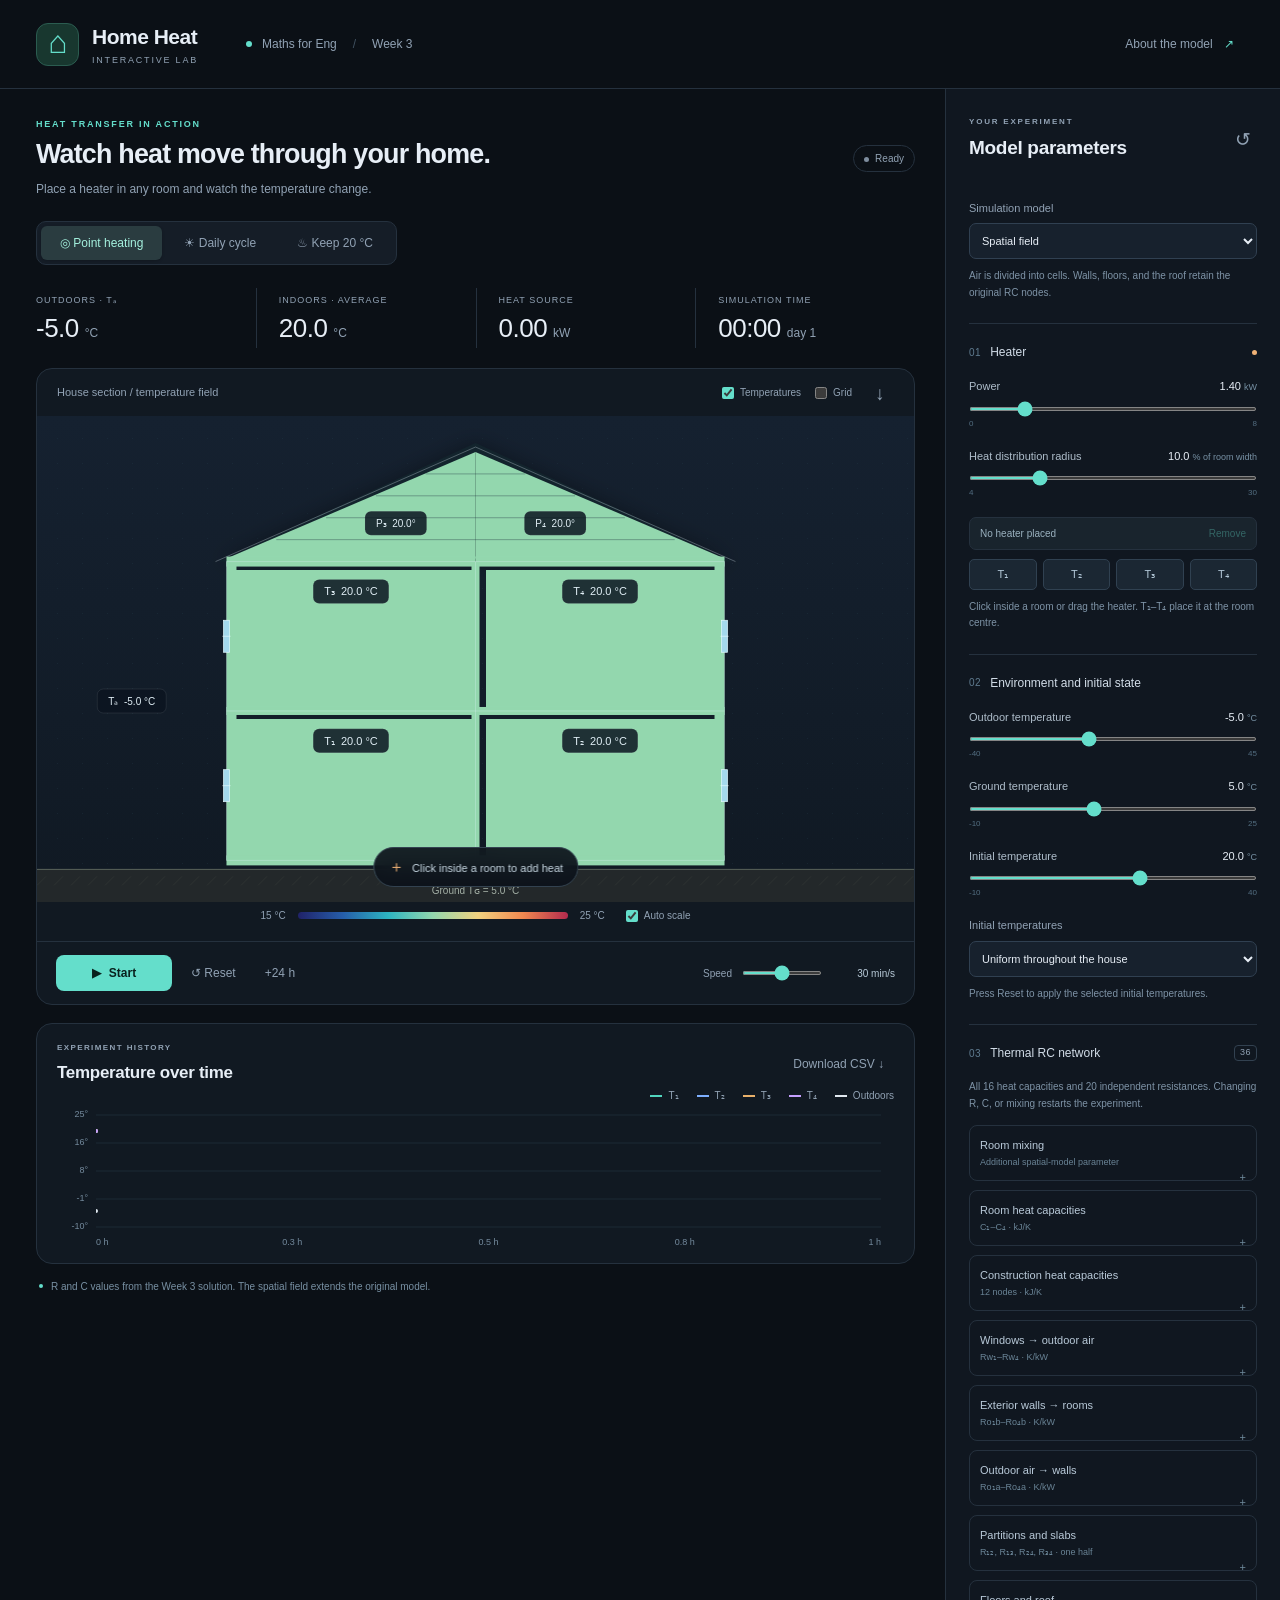
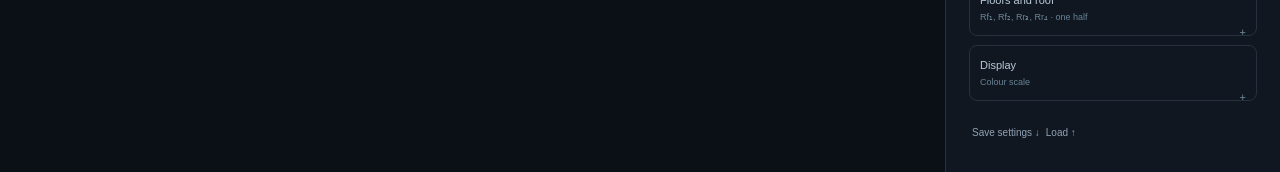
==== commit 97f65d97: "English Language" ====
--- a/index.html
+++ b/index.html
@@ -1,63 +1,63 @@
 <!DOCTYPE html>
-<html lang="ru">
+<html lang="en">
 <head>
 <meta charset="utf-8"><meta name="viewport" content="width=device-width,initial-scale=1">
-<meta name="color-scheme" content="dark"><title>Тепло дома — интерактивная лаборатория</title>
+<meta name="color-scheme" content="dark"><title>Home Heat — Interactive Lab</title>
 <link rel="stylesheet" href="style.css">
 </head>
 <body>
 <header class="topbar">
- <a class="brand" href="#" aria-label="Тепло дома"><span class="brand-icon">⌂</span><span>Тепло дома<small>ИНТЕРАКТИВНАЯ ЛАБОРАТОРИЯ</small></span></a>
+ <a class="brand" href="#" aria-label="Home Heat"><span class="brand-icon">⌂</span><span>Home Heat<small>INTERACTIVE LAB</small></span></a>
  <div class="project-tag"><span class="dot"></span> Maths for Eng <span class="divider">/</span> Week 3</div>
- <button class="quiet" id="aboutOpen">Как устроена модель <span>↗</span></button>
+ <button class="quiet" id="aboutOpen">About the model <span>↗</span></button>
 </header>
 <main>
  <section class="workspace">
-  <div class="intro"><div><p class="eyebrow">ТЕПЛОПЕРЕДАЧА В ДЕЙСТВИИ</p><h1>Почувствуйте, как движется тепло.</h1><p class="subtitle" id="modeHint">Поставьте нагреватель в любой комнате и наблюдайте за температурой.</p></div><span class="status" id="status"><i></i>Ожидание</span></div>
-  <div class="mode-tabs" role="group" aria-label="Режим эксперимента"><button id="heaterMode" class="active">◎ Точечный нагрев</button><button id="dayMode">☀ В течение дня</button><button id="challengeMode">♨ Удержи 20 °C</button></div>
+  <div class="intro"><div><p class="eyebrow">HEAT TRANSFER IN ACTION</p><h1>Watch heat move through your home.</h1><p class="subtitle" id="modeHint">Place a heater in any room and watch the temperature change.</p></div><span class="status" id="status"><i></i>Ready</span></div>
+  <div class="mode-tabs" role="group" aria-label="Experiment mode"><button id="heaterMode" class="active">◎ Point heating</button><button id="dayMode">☀ Daily cycle</button><button id="challengeMode">♨ Keep 20 °C</button></div>
   <section class="mission" id="mission" hidden>
-   <div class="mission-heading"><div><span class="mission-badge" id="controllerBadge">ВЫ УПРАВЛЯЕТЕ</span><h2>Три дня. Четыре комнаты. Ровно 20 °C.</h2><p>Регулируйте общее отопление каждой комнаты. Погода и солнце меняются сами.</p></div><div class="mission-target">20<span>°C</span><small>ЦЕЛЬ В КАЖДОЙ КОМНАТЕ</small></div></div>
-   <div class="mission-progress"><div><span id="gameDay">День 1 из 3</span><span id="gameRemaining">Осталось 72 ч</span></div><progress id="gameProgress" max="259200" value="0" aria-label="Прогресс испытания за три дня"></progress></div>
+   <div class="mission-heading"><div><span class="mission-badge" id="controllerBadge">YOU ARE IN CONTROL</span><h2>Three days. Four rooms. Exactly 20 °C.</h2><p>Adjust the heating in each room. Weather and sunlight change throughout the day.</p></div><div class="mission-target">20<span>°C</span><small>TARGET IN EVERY ROOM</small></div></div>
+   <div class="mission-progress"><div><span id="gameDay">Day 1 of 3</span><span id="gameRemaining">72 h remaining</span></div><progress id="gameProgress" max="259200" value="0" aria-label="Three-day challenge progress"></progress></div>
   </section>
-  <div class="metrics"><div><span>СНАРУЖИ · Tₐ</span><strong id="outdoor">−5.0<small>°C</small></strong></div><div><span>В ДОМЕ · СРЕДНЕЕ</span><strong id="average">20.0<small>°C</small></strong></div><div><span>ИСТОЧНИК ТЕПЛА</span><strong id="powerMetric">—<small>кВт</small></strong></div><div><span>МОДЕЛЬНОЕ ВРЕМЯ</span><strong id="clock">00:00<small>день 1</small></strong></div></div>
-  <section class="scene-card" aria-label="Тепловая карта дома">
-   <div class="scene-top"><span id="sceneTitle">Разрез дома / температурное поле</span><div><label class="check"><input type="checkbox" id="showLabels" checked>Температуры</label><label class="check"><input type="checkbox" id="showGrid">Сетка</label><button class="icon-button" id="snapshot" title="Сохранить изображение" aria-label="Сохранить изображение">↓</button></div></div>
-   <div class="canvas-wrap"><canvas id="house" aria-label="Дом: зоны 3 и 4 сверху, зоны 1 и 2 снизу. Нажмите в комнате для установки нагревателя." tabindex="0"></canvas><div id="probe" class="probe" hidden></div><div class="scene-guide" id="sceneGuide"><span>＋</span> Нажмите внутри комнаты, чтобы добавить тепло</div></div>
-   <div class="legend"><span id="scaleLow">−25 °C</span><div class="gradient"></div><span id="scaleHigh">60 °C</span><label class="check"><input type="checkbox" id="autoScale" checked>Автошкала</label></div>
-   <div class="transport"><button class="play" id="play">▶ <span>Запустить</span></button><button class="quiet" id="reset" title="Вернуть начальные температуры">↺ Сначала</button><button class="quiet" id="advanceDay">+24 ч</button><div class="speed"><label for="speed">Скорость</label><input id="speed" type="range" min="0" max="6" step="1" value="3"><output id="speedValue">30 мин/с</output></div></div>
+  <div class="metrics"><div><span>OUTDOORS · Tₐ</span><strong id="outdoor">−5.0<small>°C</small></strong></div><div><span>INDOORS · AVERAGE</span><strong id="average">20.0<small>°C</small></strong></div><div><span>HEAT SOURCE</span><strong id="powerMetric">—<small>kW</small></strong></div><div><span>SIMULATION TIME</span><strong id="clock">00:00<small>day 1</small></strong></div></div>
+  <section class="scene-card" aria-label="House temperature map">
+   <div class="scene-top"><span id="sceneTitle">House section / temperature field</span><div><label class="check"><input type="checkbox" id="showLabels" checked>Temperatures</label><label class="check"><input type="checkbox" id="showGrid">Grid</label><button class="icon-button" id="snapshot" title="Save image" aria-label="Save image">↓</button></div></div>
+   <div class="canvas-wrap"><canvas id="house" aria-label="House: rooms 3 and 4 upstairs, rooms 1 and 2 downstairs. Click inside a room to place a heater." tabindex="0"></canvas><div id="probe" class="probe" hidden></div><div class="scene-guide" id="sceneGuide"><span>＋</span> Click inside a room to add heat</div></div>
+   <div class="legend"><span id="scaleLow">−25 °C</span><div class="gradient"></div><span id="scaleHigh">60 °C</span><label class="check"><input type="checkbox" id="autoScale" checked>Auto scale</label></div>
+   <div class="transport"><button class="play" id="play">▶ <span>Start</span></button><button class="quiet" id="reset" title="Restore initial temperatures">↺ Reset</button><button class="quiet" id="advanceDay">+24 h</button><div class="speed"><label for="speed">Speed</label><input id="speed" type="range" min="0" max="6" step="1" value="3"><output id="speedValue">30 min/s</output></div></div>
   </section>
-  <section class="chart-card"><div class="chart-heading"><div><p class="eyebrow">ИСТОРИЯ ЭКСПЕРИМЕНТА</p><h2>Температура во времени</h2></div><button class="quiet" id="exportCsv">Скачать CSV ↓</button></div><div class="chart-legend"><span style="--line:#51d5be">T₁</span><span style="--line:#7eafff">T₂</span><span style="--line:#e8b06a">T₃</span><span style="--line:#c5a0ff">T₄</span><span style="--line:#e0e8ef">Снаружи</span></div><canvas id="chart" aria-label="График средних температур четырёх комнат и наружной температуры"></canvas></section>
-  <p class="model-note"><span class="dot"></span><span id="modelNote">Параметры R и C из решения Week 3. Пространственное поле — расширение исходной модели.</span></p>
+  <section class="chart-card"><div class="chart-heading"><div><p class="eyebrow">EXPERIMENT HISTORY</p><h2>Temperature over time</h2></div><button class="quiet" id="exportCsv">Download CSV ↓</button></div><div class="chart-legend"><span style="--line:#51d5be">T₁</span><span style="--line:#7eafff">T₂</span><span style="--line:#e8b06a">T₃</span><span style="--line:#c5a0ff">T₄</span><span style="--line:#e0e8ef">Outdoors</span></div><canvas id="chart" aria-label="Chart of the four room-average temperatures and outdoor temperature"></canvas></section>
+  <p class="model-note"><span class="dot"></span><span id="modelNote">R and C values from the Week 3 solution. The spatial field extends the original model.</span></p>
  </section>
  <aside class="sidebar">
-  <div class="sidebar-title"><div><p class="eyebrow">ВАШ ЭКСПЕРИМЕНТ</p><h2 id="sidebarHeading">Параметры модели</h2></div><button class="icon-button" id="defaults" title="Вернуть все параметры решения" aria-label="Вернуть все параметры решения">↺</button></div>
+  <div class="sidebar-title"><div><p class="eyebrow">YOUR EXPERIMENT</p><h2 id="sidebarHeading">Model parameters</h2></div><button class="icon-button" id="defaults" title="Restore all fitted parameters" aria-label="Restore all fitted parameters">↺</button></div>
   <section id="challengeControls" hidden>
-   <div class="controller-tabs" role="group" aria-label="Кто управляет отоплением"><button id="manualControl" class="active">Я управляю</button><button id="autoControl">Автопилот</button></div>
-   <p class="small-note" id="controllerHint">Двигайте четыре слайдера, чтобы средняя температура каждой комнаты оставалась 20 °C.</p>
-   <div class="locked-notice"><span>▣</span><div><b>Условия зафиксированы</b><small>72 часа · погода и солнце по сценарию<br>Меняется только мощность отопления.</small></div></div>
+   <div class="controller-tabs" role="group" aria-label="Heating controller"><button id="manualControl" class="active">Manual</button><button id="autoControl">Autopilot</button></div>
+   <p class="small-note" id="controllerHint">Adjust the four sliders to keep each room at an average of 20 °C.</p>
+   <div class="locked-notice"><span>▣</span><div><b>Fixed conditions</b><small>72 hours · preset weather and sunlight<br>Only the heating power can be changed.</small></div></div>
    <div class="room-heaters" id="roomHeaters"></div>
-   <div class="game-actions"><button id="gameStart" class="play">▶ Начать 3 дня</button><button id="gameRestart" class="quiet">↺ Новый заезд</button></div>
-   <button id="demoFinish" class="demo-finish" hidden>Ускоренно показать все 3 дня →</button>
-   <div class="game-weather"><span>СОЛНЕЧНЫЙ НАГРЕВ</span><strong id="sunPower">0,00 кВт</strong><p id="sunDirection">Ночь. Солнце не греет.</p></div>
-   <details class="group"><summary>Как считается оценка<span>Честная шкала от 0 до 100</span></summary><div class="score-explanation"><p>Считается отклонение средней температуры каждой комнаты от 20 °C на каждом шаге за все 72 часа. Все комнаты имеют одинаковый вес.</p><p>При 20 °C — 100 баллов. Отклонение на 1 °C даёт 75 баллов за этот момент, на 2 °C — 50, от 4 °C — 0. Итог — среднее по комнатам и времени.</p><p>Комфорт — доля времени в диапазоне 19,5–20,5 °C. Расход энергии показывается отдельно и на оценку не влияет.</p><p>Автопилот использует ту же модель и ограничения мощности. Он компенсирует текущие теплопотери и солнечный приток; температуры не подменяются.</p></div></details>
+   <div class="game-actions"><button id="gameStart" class="play">▶ Start 3-day run</button><button id="gameRestart" class="quiet">↺ New run</button></div>
+   <button id="demoFinish" class="demo-finish" hidden>Fast-forward all 3 days →</button>
+   <div class="game-weather"><span>SOLAR HEAT GAIN</span><strong id="sunPower">0.00 kW</strong><p id="sunDirection">Night. No solar heat gain.</p></div>
+   <details class="group"><summary>How scoring works<span>A score from 0 to 100</span></summary><div class="score-explanation"><p>The deviation of each room average from 20 °C is evaluated at every step over all 72 hours. Every room has equal weight.</p><p>At 20 °C you earn 100 points. An error of 1 °C earns 75 points for that moment; 2 °C earns 50; 4 °C or more earns 0. The final score is averaged over rooms and time.</p><p>Comfort is the share of time within 19.5–20.5 °C. Energy use is shown separately and does not affect the score.</p><p>Autopilot uses the same model and power limits. It offsets current heat losses and solar gains; temperatures are never overridden.</p></div></details>
   </section>
   <fieldset id="labControls">
-  <label class="select-label" for="solver">Способ расчёта</label><select id="solver"><option value="spatial">Пространственное поле</option><option value="rc">Исходная RC-модель · 16 узлов</option></select>
-  <p class="small-note" id="solverHelp">Воздух разбит на ячейки. Стены, пол и крыша сохраняют узлы исходной RC-схемы.</p>
-  <div id="heaterControls"><div class="section-label">01 <span>Нагреватель</span><span class="live-dot"></span></div><div id="heaterSliders"></div><div class="source-row"><span id="sourceLabel">Источник не установлен</span><button id="removeSource" class="text-button" disabled>Убрать</button></div><div class="place-buttons" aria-label="Поставить нагреватель в центр комнаты"><button data-zone="0">T₁</button><button data-zone="1">T₂</button><button data-zone="2">T₃</button><button data-zone="3">T₄</button></div><p class="small-note">Нажмите в комнате или перетащите источник. Кнопки T₁–T₄ ставят его в центр.</p></div>
-  <div id="dayControls" hidden><div class="section-label">01 <span>Погода в течение дня</span><span>☀</span></div><div class="day-notice">Отопление выключено. Меняется только Tₐ; температура грунта постоянна.</div><div id="daySliders"></div><div class="day-range"><span>Ночь <b id="nightTemp">−25°</b></span><span>День <b id="dayTemp">30°</b></span></div></div>
-  <div class="section-label">02 <span>Среда и начальное состояние</span></div><div id="environmentSliders"></div>
-  <label class="select-label" for="initialMode">Начальные температуры</label><select id="initialMode"><option value="uniform">Одинаковые во всём доме</option><option value="fitted">Начальные состояния из решения</option></select><p class="small-note">Новые начальные температуры применяются кнопкой «Сначала».</p>
-  <div class="section-label">03 <span>Тепловая RC-сеть</span><span class="count">36</span></div>
-  <p class="small-note">Все 16 теплоёмкостей и 20 независимых сопротивлений. Изменение R, C или перемешивания перезапускает эксперимент.</p>
+  <label class="select-label" for="solver">Simulation model</label><select id="solver"><option value="spatial">Spatial field</option><option value="rc">Original RC model · 16 nodes</option></select>
+  <p class="small-note" id="solverHelp">Air is divided into cells. Walls, floors, and the roof retain the original RC nodes.</p>
+  <div id="heaterControls"><div class="section-label">01 <span>Heater</span><span class="live-dot"></span></div><div id="heaterSliders"></div><div class="source-row"><span id="sourceLabel">No heater placed</span><button id="removeSource" class="text-button" disabled>Remove</button></div><div class="place-buttons" aria-label="Place a heater at the room centre"><button data-zone="0">T₁</button><button data-zone="1">T₂</button><button data-zone="2">T₃</button><button data-zone="3">T₄</button></div><p class="small-note">Click inside a room or drag the heater. T₁–T₄ place it at the room centre.</p></div>
+  <div id="dayControls" hidden><div class="section-label">01 <span>Daily weather</span><span>☀</span></div><div class="day-notice">Heating is off. Only Tₐ changes; the ground temperature stays constant.</div><div id="daySliders"></div><div class="day-range"><span>Night <b id="nightTemp">−25°</b></span><span>Day <b id="dayTemp">30°</b></span></div></div>
+  <div class="section-label">02 <span>Environment and initial state</span></div><div id="environmentSliders"></div>
+  <label class="select-label" for="initialMode">Initial temperatures</label><select id="initialMode"><option value="uniform">Uniform throughout the house</option><option value="fitted">Initial states from the solution</option></select><p class="small-note">Press Reset to apply the selected initial temperatures.</p>
+  <div class="section-label">03 <span>Thermal RC network</span><span class="count">36</span></div>
+  <p class="small-note">All 16 heat capacities and 20 independent resistances. Changing R, C, or mixing restarts the experiment.</p>
   <div id="physicalSliders"></div>
-  <details class="group"><summary>Отображение <span>Цветовая шкала</span></summary><div id="displaySliders"></div></details>
-  <div class="settings-actions"><button class="quiet" id="saveSettings">Сохранить настройки ↓</button><button class="quiet" id="loadSettings">Загрузить ↑</button><input type="file" accept="application/json,.json" id="settingsFile" hidden></div>
+  <details class="group"><summary>Display <span>Colour scale</span></summary><div id="displaySliders"></div></details>
+  <div class="settings-actions"><button class="quiet" id="saveSettings">Save settings ↓</button><button class="quiet" id="loadSettings">Load ↑</button><input type="file" accept="application/json,.json" id="settingsFile" hidden></div>
   </fieldset>
  </aside>
 </main>
 <div class="toast" id="toast" role="status" hidden></div>
-<dialog id="gameResult" class="result-dialog" aria-labelledby="resultTitle"><button class="close" id="resultClose" aria-label="Закрыть результат">×</button><p class="eyebrow" id="resultEyebrow">ИСПЫТАНИЕ ЗАВЕРШЕНО</p><h2 id="resultTitle">Три дня под вашим управлением</h2><div class="result-score"><strong id="finalScore">0</strong><span>/ 100</span></div><p id="resultDescription"></p><div class="result-stats"><div><b id="resultError">0,00 °C</b><small>Среднее отклонение</small></div><div><b id="resultComfort">0 %</b><small>Время в комфорте ±0,5 °C</small></div><div><b id="resultEnergy">0 кВт·ч</b><small>На отопление за 3 дня</small></div></div><div class="result-rooms" id="resultRooms"></div><p class="small-note">Оцениваются средние температуры комнат за все 72 часа. Нельзя компенсировать холодную комнату перегревом другой.</p><div class="result-actions"><button class="play" id="resultRetry">Попробовать ещё</button><button class="quiet" id="resultDemo">Посмотреть идеальное управление →</button></div></dialog>
-<dialog id="about"><button class="close" id="aboutClose" aria-label="Закрыть">×</button><p class="eyebrow">ОТ ЗАДАНИЯ К ПРИЛОЖЕНИЮ</p><h2>Один дом. Два масштаба.</h2><p>Основа — решение Week 3: двухэтажный дом с зонами T₁–T₄, окнами, наружными стенами, перегородками, межэтажным перекрытием, полом и крышей. Грунт по умолчанию: 5 °C.</p><h3>Исходная RC-модель</h3><p>16 состояний: T₁–T₄, O₁–O₄, V₁₂, V₁₃, V₂₄, V₃₄, F₁–F₂, P₃–P₄. Использованы численные параметры из Week3_identified_model.npz. У каждой конструкции своя теплоёмкость; у общей стены, пола и крыши указано сопротивление одной из двух равных половин.</p><div class="equation">Cᵢ dTᵢ/dt = Σⱼ (Tⱼ − Tᵢ) / Rᵢⱼ + Qᵢ</div><h3>Пространственное поле</h3><p>Каждая комната разделена на 20 × 14 ячеек. Их суммарная теплоёмкость точно равна Cᵢ из решения. Проводимости к конструкциям и окнам распределены по соответствующим границам; суммарные значения сохранены. Внутри комнаты тепло передаётся между соседними ячейками с регулируемой проводимостью.</p><p>Это дополнительное допущение: исходные измерения содержат только средние температуры комнат. Пространственное распределение и скорость перемешивания по ним не идентифицированы. Стены и крыша показаны температурами их RC-узлов; разрез и форма скатной крыши схематичны. Отдельного чердачного узла нет.</p><h3>Источник и суточный режим</h3><p>Нагреватель непрерывный. Выбранная мощность распределяется вокруг точки по нормированному гауссову профилю внутри одной комнаты. В исходной RC-модели она подаётся в воздушный узел этой комнаты. В режиме дня Q = 0 во всех комнатах, а наружная температура меняется по синусоиде с периодом 24 часа.</p><h3>Испытание «Удержи 20 °C»</h3><p>72 модельных часа, четыре независимых общих нагревателя от 0 до 2,5 кВт. Наружная температура меняется по суточному циклу с похолоданием на второй день. Солнце восходит справа в 06:00 и заходит слева в 18:00. Солнечное тепло поступает в ячейки у окон, наружные стены и крышу; воздействие утром сильнее справа, вечером слева.</p><p>В игре параметры заблокированы. Для управляемости при ускоренном показе трёх дней эффективные воздушные теплоёмкости исходной модели увеличены в 8 раз, а проводимость перемешивания фиксирована на 60 Вт/К. Остальные R и C из решения сохранены. Это фиксированный учебный сценарий, одинаковый для ручного и автоматического управления.</p><p>Цель и оценка относятся к средней температуре каждой комнаты. Автопилот рассчитывает мощность по текущему балансу тепла с ограничением 0–2,5 кВт; тот же численный расчёт определяет температуры и итоговую оценку.</p><h3>Численный расчёт</h3><p>В приложении используется явный шаг Эйлера с ограничением Δt ≤ 0.88 min(Cᵢ / ΣGᵢⱼ), не более 30 секунд. Все внутренние потоки попарно компенсируются. Слайдер скорости меняет только темп показа модельного времени. Отчёт использует метод трапеций; численные методы здесь различаются.</p><p class="small-note">R отображаются в К/кВт, C — в кДж/К, мощность — в кВт. Внутри расчёта — Вт, Дж и секунды. Параметры из решения эффективные: они не определяют однозначно материалы и размеры реального дома. Приложение работает офлайн и не использует внешние библиотеки.</p></dialog>
+<dialog id="gameResult" class="result-dialog" aria-labelledby="resultTitle"><button class="close" id="resultClose" aria-label="Close results">×</button><p class="eyebrow" id="resultEyebrow">CHALLENGE COMPLETE</p><h2 id="resultTitle">Three days under your control</h2><div class="result-score"><strong id="finalScore">0</strong><span>/ 100</span></div><p id="resultDescription"></p><div class="result-stats"><div><b id="resultError">0.00 °C</b><small>Mean absolute error</small></div><div><b id="resultComfort">0 %</b><small>Time within ±0.5 °C</small></div><div><b id="resultEnergy">0 kWh</b><small>Heating energy over 3 days</small></div></div><div class="result-rooms" id="resultRooms"></div><p class="small-note">Room averages are evaluated over all 72 hours. Overheating one room cannot offset another room being too cold.</p><div class="result-actions"><button class="play" id="resultRetry">Try again</button><button class="quiet" id="resultDemo">Watch ideal control →</button></div></dialog>
+<dialog id="about"><button class="close" id="aboutClose" aria-label="Close">×</button><p class="eyebrow">FROM COURSEWORK TO APPLICATION</p><h2>One house. Two scales.</h2><p>Based on the Week 3 solution: a two-storey house with zones T₁–T₄, windows, exterior walls, partitions, an inter-storey slab, ground floors, and a roof. Default ground temperature: 5 °C.</p><h3>Original RC model</h3><p>16 states: T₁–T₄, O₁–O₄, V₁₂, V₁₃, V₂₄, V₃₄, F₁–F₂, P₃–P₄. Numerical parameters come from Week3_identified_model.npz. Each construction has its own heat capacity. For shared walls, floors, and the roof, each resistance value represents one of two equal halves.</p><div class="equation">Cᵢ dTᵢ/dt = Σⱼ (Tⱼ − Tᵢ) / Rᵢⱼ + Qᵢ</div><h3>Spatial field</h3><p>Each room is divided into 20 × 14 cells. Their total heat capacity equals Cᵢ from the solution. Conductances to constructions and windows are distributed over the corresponding boundaries, preserving their totals. Within a room, heat flows between adjacent cells through an adjustable conductance.</p><p>This is an additional assumption: the original measurements contain only room-average temperatures. They do not identify the spatial field or mixing rate. Walls and the roof display their RC-node temperatures; the section and pitched roof are schematic. There is no separate attic node.</p><h3>Heat source and daily cycle</h3><p>The heater runs continuously. Its selected power is distributed around the chosen point using a normalised Gaussian profile within one room. In the original RC model, this power enters that room's air node. In Daily cycle mode, Q = 0 in every room, while outdoor temperature follows a 24-hour sinusoid.</p><h3>Keep 20 °C challenge</h3><p>72 simulated hours with four independent whole-room heaters, each rated from 0 to 2.5 kW. Outdoor temperature follows a daily cycle with a cold spell on day two. The sun rises on the right at 06:00 and sets on the left at 18:00. Solar heat enters cells near windows, exterior walls, and the roof, with stronger gains on the right in the morning and on the left in the evening.</p><p>Challenge parameters are locked. To make manual control practical during the accelerated three-day run, effective air heat capacities are eight times the original values and mixing conductance is fixed at 60 W/K. All other fitted R and C values are retained. Manual control and autopilot use the same fixed teaching scenario.</p><p>The target and score refer to each room's average temperature. Autopilot calculates heating power from the current heat balance, limited to 0–2.5 kW. The same numerical simulation determines the temperatures and final score.</p><h3>Numerical simulation</h3><p>The app uses explicit Euler integration with Δt ≤ 0.88 min(Cᵢ / ΣGᵢⱼ), capped at 30 seconds. Internal heat flows cancel in pairs. The speed slider changes playback speed only. The coursework report uses trapezoidal integration, so the numerical methods differ.</p><p class="small-note">R is displayed in K/kW, C in kJ/K, and power in kW. The solver uses W, J, and seconds. The fitted parameters are effective values; they do not uniquely identify the materials or dimensions of a real house. The app works offline without external libraries.</p></dialog>
 <script src="engine.js"></script><script src="challenge.js"></script><script src="app.js"></script>
 </body></html>
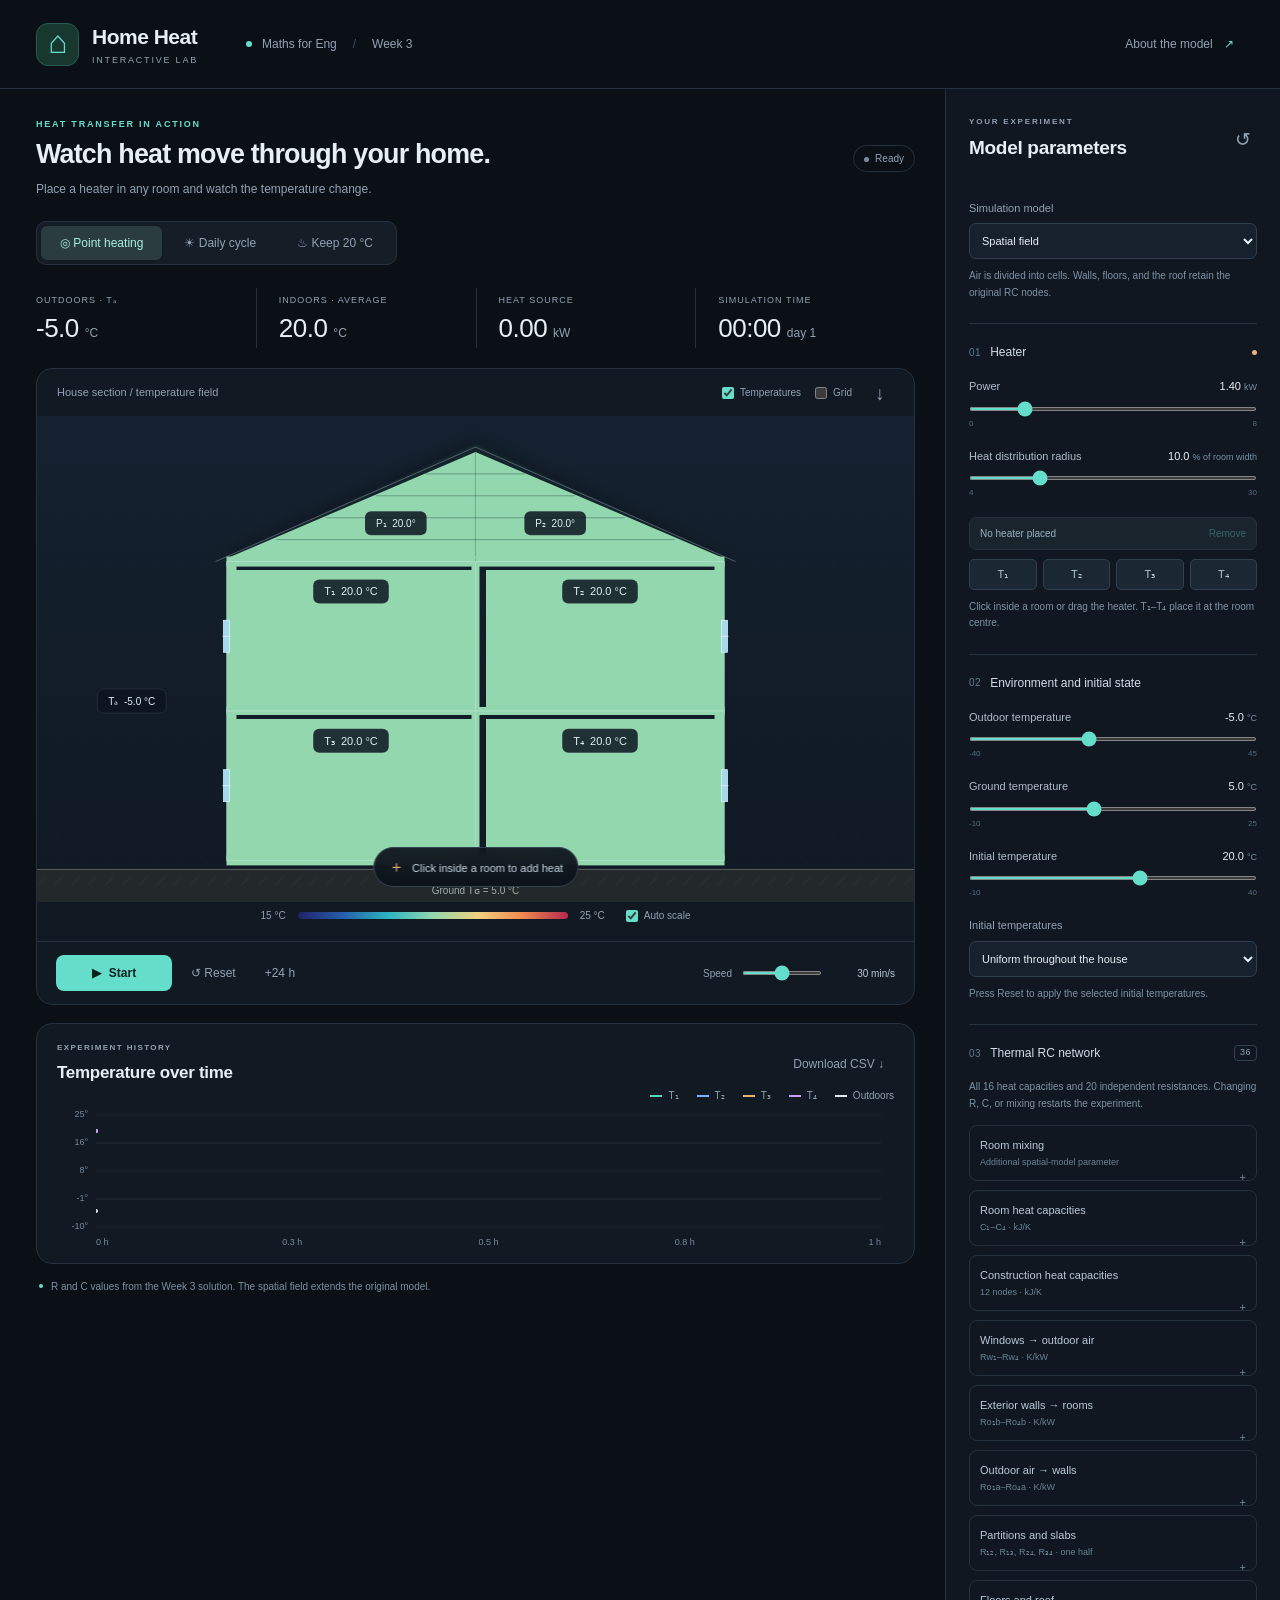
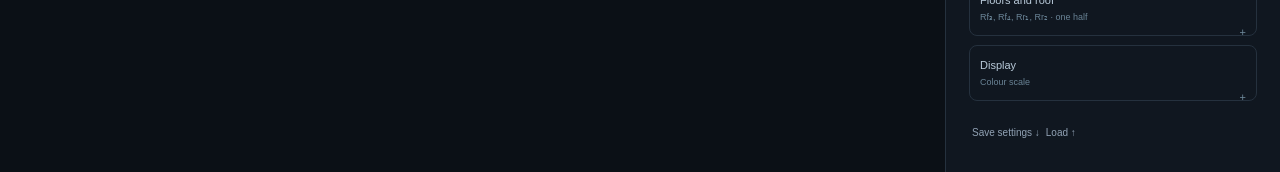
==== commit 1e3d277d: "Some changes" ====
--- a/index.html
+++ b/index.html
@@ -18,11 +18,12 @@
   <section class="mission" id="mission" hidden>
    <div class="mission-heading"><div><span class="mission-badge" id="controllerBadge">YOU ARE IN CONTROL</span><h2>Three days. Four rooms. Exactly 20 °C.</h2><p>Adjust the heating in each room. Weather and sunlight change throughout the day.</p></div><div class="mission-target">20<span>°C</span><small>TARGET IN EVERY ROOM</small></div></div>
    <div class="mission-progress"><div><span id="gameDay">Day 1 of 3</span><span id="gameRemaining">72 h remaining</span></div><progress id="gameProgress" max="259200" value="0" aria-label="Three-day challenge progress"></progress></div>
+   <div class="storm-banner" id="stormBanner"><div class="storm-heading"><span class="snow-icon" aria-hidden="true">❄</span><div><b id="stormTitle">Day 3: a winter storm is coming</b><p id="stormHint">Wind and cold arrive first. Snow then builds an insulating blanket on the roof.</p></div></div><div class="storm-metrics" id="stormMetrics" hidden><span>WIND <b id="stormWind">0 km/h</b></span><span>SNOW COVER <b id="stormSnow">0 cm</b></span><span title="Steady heat transfer compared with a bare roof in calm weather, at the same indoor/outdoor temperature difference. Actual temperatures respond gradually.">ROOF HEAT TRANSFER <b id="stormRoof">0%</b></span></div></div>
   </section>
   <div class="metrics"><div><span>OUTDOORS · Tₐ</span><strong id="outdoor">−5.0<small>°C</small></strong></div><div><span>INDOORS · AVERAGE</span><strong id="average">20.0<small>°C</small></strong></div><div><span>HEAT SOURCE</span><strong id="powerMetric">—<small>kW</small></strong></div><div><span>SIMULATION TIME</span><strong id="clock">00:00<small>day 1</small></strong></div></div>
   <section class="scene-card" aria-label="House temperature map">
    <div class="scene-top"><span id="sceneTitle">House section / temperature field</span><div><label class="check"><input type="checkbox" id="showLabels" checked>Temperatures</label><label class="check"><input type="checkbox" id="showGrid">Grid</label><button class="icon-button" id="snapshot" title="Save image" aria-label="Save image">↓</button></div></div>
-   <div class="canvas-wrap"><canvas id="house" aria-label="House: rooms 3 and 4 upstairs, rooms 1 and 2 downstairs. Click inside a room to place a heater." tabindex="0"></canvas><div id="probe" class="probe" hidden></div><div class="scene-guide" id="sceneGuide"><span>＋</span> Click inside a room to add heat</div></div>
+   <div class="canvas-wrap"><canvas id="house" aria-label="House: rooms 1 and 2 upstairs, rooms 3 and 4 downstairs. Click inside a room to place a heater." tabindex="0"></canvas><div id="probe" class="probe" hidden></div><div class="scene-guide" id="sceneGuide"><span>＋</span> Click inside a room to add heat</div></div>
    <div class="legend"><span id="scaleLow">−25 °C</span><div class="gradient"></div><span id="scaleHigh">60 °C</span><label class="check"><input type="checkbox" id="autoScale" checked>Auto scale</label></div>
    <div class="transport"><button class="play" id="play">▶ <span>Start</span></button><button class="quiet" id="reset" title="Restore initial temperatures">↺ Reset</button><button class="quiet" id="advanceDay">+24 h</button><div class="speed"><label for="speed">Speed</label><input id="speed" type="range" min="0" max="6" step="1" value="3"><output id="speedValue">30 min/s</output></div></div>
   </section>
@@ -34,7 +35,7 @@
   <section id="challengeControls" hidden>
    <div class="controller-tabs" role="group" aria-label="Heating controller"><button id="manualControl" class="active">Manual</button><button id="autoControl">Autopilot</button></div>
    <p class="small-note" id="controllerHint">Adjust the four sliders to keep each room at an average of 20 °C.</p>
-   <div class="locked-notice"><span>▣</span><div><b>Fixed conditions</b><small>72 hours · preset weather and sunlight<br>Only the heating power can be changed.</small></div></div>
+   <div class="locked-notice"><span>▣</span><div><b>Fixed conditions</b><small>72 hours · preset weather, sunlight and snow<br>Only the heating power can be changed.</small></div></div>
    <div class="room-heaters" id="roomHeaters"></div>
    <div class="game-actions"><button id="gameStart" class="play">▶ Start 3-day run</button><button id="gameRestart" class="quiet">↺ New run</button></div>
    <button id="demoFinish" class="demo-finish" hidden>Fast-forward all 3 days →</button>
@@ -44,7 +45,7 @@
   <fieldset id="labControls">
   <label class="select-label" for="solver">Simulation model</label><select id="solver"><option value="spatial">Spatial field</option><option value="rc">Original RC model · 16 nodes</option></select>
   <p class="small-note" id="solverHelp">Air is divided into cells. Walls, floors, and the roof retain the original RC nodes.</p>
-  <div id="heaterControls"><div class="section-label">01 <span>Heater</span><span class="live-dot"></span></div><div id="heaterSliders"></div><div class="source-row"><span id="sourceLabel">No heater placed</span><button id="removeSource" class="text-button" disabled>Remove</button></div><div class="place-buttons" aria-label="Place a heater at the room centre"><button data-zone="0">T₁</button><button data-zone="1">T₂</button><button data-zone="2">T₃</button><button data-zone="3">T₄</button></div><p class="small-note">Click inside a room or drag the heater. T₁–T₄ place it at the room centre.</p></div>
+  <div id="heaterControls"><div class="section-label">01 <span>Heater</span><span class="live-dot"></span></div><div id="heaterSliders"></div><div class="source-row"><span id="sourceLabel">No heater placed</span><button id="removeSource" class="text-button" disabled>Remove</button></div><div class="place-buttons" aria-label="Place a heater at the room centre"><button data-zone="2">T₁</button><button data-zone="3">T₂</button><button data-zone="0">T₃</button><button data-zone="1">T₄</button></div><p class="small-note">Click inside a room or drag the heater. T₁–T₄ place it at the room centre.</p></div>
   <div id="dayControls" hidden><div class="section-label">01 <span>Daily weather</span><span>☀</span></div><div class="day-notice">Heating is off. Only Tₐ changes; the ground temperature stays constant.</div><div id="daySliders"></div><div class="day-range"><span>Night <b id="nightTemp">−25°</b></span><span>Day <b id="dayTemp">30°</b></span></div></div>
   <div class="section-label">02 <span>Environment and initial state</span></div><div id="environmentSliders"></div>
   <label class="select-label" for="initialMode">Initial temperatures</label><select id="initialMode"><option value="uniform">Uniform throughout the house</option><option value="fitted">Initial states from the solution</option></select><p class="small-note">Press Reset to apply the selected initial temperatures.</p>
@@ -58,6 +59,6 @@
 </main>
 <div class="toast" id="toast" role="status" hidden></div>
 <dialog id="gameResult" class="result-dialog" aria-labelledby="resultTitle"><button class="close" id="resultClose" aria-label="Close results">×</button><p class="eyebrow" id="resultEyebrow">CHALLENGE COMPLETE</p><h2 id="resultTitle">Three days under your control</h2><div class="result-score"><strong id="finalScore">0</strong><span>/ 100</span></div><p id="resultDescription"></p><div class="result-stats"><div><b id="resultError">0.00 °C</b><small>Mean absolute error</small></div><div><b id="resultComfort">0 %</b><small>Time within ±0.5 °C</small></div><div><b id="resultEnergy">0 kWh</b><small>Heating energy over 3 days</small></div></div><div class="result-rooms" id="resultRooms"></div><p class="small-note">Room averages are evaluated over all 72 hours. Overheating one room cannot offset another room being too cold.</p><div class="result-actions"><button class="play" id="resultRetry">Try again</button><button class="quiet" id="resultDemo">Watch ideal control →</button></div></dialog>
-<dialog id="about"><button class="close" id="aboutClose" aria-label="Close">×</button><p class="eyebrow">FROM COURSEWORK TO APPLICATION</p><h2>One house. Two scales.</h2><p>Based on the Week 3 solution: a two-storey house with zones T₁–T₄, windows, exterior walls, partitions, an inter-storey slab, ground floors, and a roof. Default ground temperature: 5 °C.</p><h3>Original RC model</h3><p>16 states: T₁–T₄, O₁–O₄, V₁₂, V₁₃, V₂₄, V₃₄, F₁–F₂, P₃–P₄. Numerical parameters come from Week3_identified_model.npz. Each construction has its own heat capacity. For shared walls, floors, and the roof, each resistance value represents one of two equal halves.</p><div class="equation">Cᵢ dTᵢ/dt = Σⱼ (Tⱼ − Tᵢ) / Rᵢⱼ + Qᵢ</div><h3>Spatial field</h3><p>Each room is divided into 20 × 14 cells. Their total heat capacity equals Cᵢ from the solution. Conductances to constructions and windows are distributed over the corresponding boundaries, preserving their totals. Within a room, heat flows between adjacent cells through an adjustable conductance.</p><p>This is an additional assumption: the original measurements contain only room-average temperatures. They do not identify the spatial field or mixing rate. Walls and the roof display their RC-node temperatures; the section and pitched roof are schematic. There is no separate attic node.</p><h3>Heat source and daily cycle</h3><p>The heater runs continuously. Its selected power is distributed around the chosen point using a normalised Gaussian profile within one room. In the original RC model, this power enters that room's air node. In Daily cycle mode, Q = 0 in every room, while outdoor temperature follows a 24-hour sinusoid.</p><h3>Keep 20 °C challenge</h3><p>72 simulated hours with four independent whole-room heaters, each rated from 0 to 2.5 kW. Outdoor temperature follows a daily cycle with a cold spell on day two. The sun rises on the right at 06:00 and sets on the left at 18:00. Solar heat enters cells near windows, exterior walls, and the roof, with stronger gains on the right in the morning and on the left in the evening.</p><p>Challenge parameters are locked. To make manual control practical during the accelerated three-day run, effective air heat capacities are eight times the original values and mixing conductance is fixed at 60 W/K. All other fitted R and C values are retained. Manual control and autopilot use the same fixed teaching scenario.</p><p>The target and score refer to each room's average temperature. Autopilot calculates heating power from the current heat balance, limited to 0–2.5 kW. The same numerical simulation determines the temperatures and final score.</p><h3>Numerical simulation</h3><p>The app uses explicit Euler integration with Δt ≤ 0.88 min(Cᵢ / ΣGᵢⱼ), capped at 30 seconds. Internal heat flows cancel in pairs. The speed slider changes playback speed only. The coursework report uses trapezoidal integration, so the numerical methods differ.</p><p class="small-note">R is displayed in K/kW, C in kJ/K, and power in kW. The solver uses W, J, and seconds. The fitted parameters are effective values; they do not uniquely identify the materials or dimensions of a real house. The app works offline without external libraries.</p></dialog>
+<dialog id="about"><button class="close" id="aboutClose" aria-label="Close">×</button><p class="eyebrow">FROM COURSEWORK TO APPLICATION</p><h2>One house. Two scales.</h2><p>Based on the Week 3 solution: a two-storey house with zones T₁–T₄, windows, exterior walls, partitions, an inter-storey slab, ground floors, and a roof. Default ground temperature: 5 °C.</p><p>Rooms are numbered left to right: T₁–T₂ upstairs, T₃–T₄ downstairs. Controls, charts, and CSV exports use this order. The original coursework numbers are mapped to this display order; fitted parameters and physical connections are retained.</p><h3>Original RC model</h3><p>16 states, using the display numbering: T₁–T₄, O₁–O₄, V₁₂, V₁₃, V₂₄, V₃₄, F₃–F₄, P₁–P₂. Numerical parameters come from Week3_identified_model.npz. Each construction has its own heat capacity. For shared walls, floors, and the roof, each resistance value represents one of two equal halves.</p><div class="equation">Cᵢ dTᵢ/dt = Σⱼ (Tⱼ − Tᵢ) / Rᵢⱼ + Qᵢ</div><h3>Spatial field</h3><p>Each room is divided into 20 × 14 cells. Their total heat capacity equals Cᵢ from the solution. Conductances to constructions and windows are distributed over the corresponding boundaries, preserving their totals. Within a room, heat flows between adjacent cells through an adjustable conductance.</p><p>This is an additional assumption: the original measurements contain only room-average temperatures. They do not identify the spatial field or mixing rate. Walls and the roof display their RC-node temperatures; the section and pitched roof are schematic. There is no separate attic node.</p><h3>Heat source and daily cycle</h3><p>The heater runs continuously. Its selected power is distributed around the chosen point using a normalised Gaussian profile within one room. In the original RC model, this power enters that room's air node. In Daily cycle mode, Q = 0 in every room, while outdoor temperature follows a 24-hour sinusoid.</p><h3>Keep 20 °C challenge</h3><p>72 simulated hours with four independent whole-room heaters, each rated from 0 to 2.5 kW. Outdoor temperature follows a daily cycle with a cold spell on day two. The sun rises on the right at 06:00 and sets on the left at 18:00. Solar heat enters cells near windows, exterior walls, and the roof, with stronger gains on the right in the morning and on the left in the evening.</p><p>Challenge parameters are locked. To make manual control practical during the accelerated three-day run, effective air heat capacities are eight times the original values and mixing conductance is fixed at 60 W/K. Bare-house R values and construction heat capacities are retained; third-day weather modifies exterior heat exchange and adds snow insulation as described below. Manual control and autopilot use the same fixed teaching scenario.</p><p>The target and score refer to each room's average temperature. Autopilot calculates heating power from the current heat balance, limited to 0–2.5 kW. The same numerical simulation determines the temperatures and final score.</p><h3>Day 3: wind, snow, and insulation</h3><p>A winter storm begins at hour 48. Wind rises smoothly to 42 km/h and adds up to 6 °C of outdoor cooling; the cold front adds another 2 °C. Wind raises window conductance by up to 18% and the outer wall/roof conductance by up to 25%. Snowfall weakens solar gain. Snow builds up gradually to a 20 cm blanket and remains through the end of the run.</p><p>Accumulated snow adds resistance to the outer roof branch: at full cover its resistance is 3.5 times the bare value. With the unchanged inner half, steady roof heat transfer is then about 56% lower at the same temperature difference in calm weather. The displayed reduction describes the roof only. Walls and windows still lose heat. These prescribed values are a teaching scenario, not measured material properties. Autopilot responds to the same changing heat flows.</p><h3>Numerical simulation</h3><p>The app uses explicit Euler integration with Δt ≤ 0.88 min(Cᵢ / ΣGᵢⱼ), capped at 30 seconds. The challenge adds a conservative stability margin for wind-enhanced exterior heat exchange. Internal heat flows cancel in pairs. The speed slider changes playback speed only. The coursework report uses trapezoidal integration, so the numerical methods differ.</p><p class="small-note">R is displayed in K/kW, C in kJ/K, and power in kW. The solver uses W, J, and seconds. The fitted parameters are effective values; they do not uniquely identify the materials or dimensions of a real house. The app works offline without external libraries.</p></dialog>
 <script src="engine.js"></script><script src="challenge.js"></script><script src="app.js"></script>
 </body></html>
--- a/style.css
+++ b/style.css
@@ -4,3 +4,6 @@
 #labControls{border:0;padding:0;margin:0;min-width:0}.mode-tabs{flex-wrap:wrap}.mission{margin-top:19px;border:1px solid #395648;border-radius:12px;background:linear-gradient(120deg,#15322b80,#17243170);padding:19px 21px}.mission-heading{display:flex;gap:15px;align-items:center;justify-content:space-between}.mission-badge{display:inline-block;border-radius:4px;background:#30564b;color:#b3f3df;font-size:8px;letter-spacing:1.2px;padding:3px 6px;margin-bottom:9px}.mission h2{font-size:18px}.mission p{font-size:11px;color:var(--muted);margin:7px 0 0}.mission-target{color:var(--cyan);font-size:40px;font-weight:550;line-height:1.1;text-align:right;white-space:nowrap}.mission-target>span{font-size:19px;margin-left:4px}.mission-target small{display:block;font-size:7px;letter-spacing:.8px;margin-top:6px;font-weight:400;color:#95b6ac}.mission-progress{margin-top:17px}.mission-progress>div{display:flex;justify-content:space-between;color:#a8c3be;font-size:10px;margin-bottom:8px}.mission-progress progress{display:block;width:100%;height:5px;border:0;border-radius:4px;background:#203b36}.mission-progress progress::-webkit-progress-bar{background:#203b36;border-radius:4px}.mission-progress progress::-webkit-progress-value{background:var(--cyan);border-radius:4px}.controller-tabs{display:flex;padding:4px;background:#182430;border:1px solid var(--line);border-radius:8px;gap:4px}.controller-tabs button{flex:1;background:none;color:var(--muted);font-size:11px;border-radius:5px;padding:8px 6px}.controller-tabs button.active{color:var(--cyan);background:#2b403f}.locked-notice{display:flex;gap:10px;background:#18222e;border:1px solid #304050;padding:10px 12px;border-radius:8px;margin:15px 0 18px;color:#88a5bc}.locked-notice>span{font-size:18px}.locked-notice b{display:block;font-size:11px;font-weight:500;color:#bacbd9}.locked-notice small{display:block;font-size:10px;margin-top:3px;line-height:1.7;color:#7e98ad}.room-heater{background:#14212c;border:1px solid #304050;border-radius:10px;padding:12px 13px;margin:10px 0;--room-color:var(--cyan)}.room-heater-top{display:flex;align-items:center;justify-content:space-between;gap:8px;margin-bottom:13px}.room-name{color:#bbd0dc;font-size:12px;font-weight:500}.room-name:before{content:'';display:inline-block;background:var(--room-color);height:6px;width:6px;border-radius:50%;margin-right:7px}.room-reading{font-size:17px;font-variant-numeric:tabular-nums;color:var(--cyan);font-weight:550}.room-reading.cold{color:#8cbaff}.room-reading.hot{color:#f1ae79}.room-heater .slider{margin-bottom:0}.room-heater .slider-head label{font-size:10px}.room-error{display:flex;align-items:center;justify-content:space-between;font-size:9px;color:#7895a9;margin-top:9px}.room-error b{font-weight:400;color:#adbeca}.room-heater input:disabled{cursor:default;opacity:.8}.game-actions{display:flex;align-items:center;gap:8px;margin-top:19px}.game-actions .play{flex:1;font-size:11px;padding:10px 8px}.game-actions .quiet{font-size:10px;padding:8px 3px}.demo-finish{width:100%;background:#22384d;color:#afd4f0;border:1px solid #395b78;border-radius:7px;font-size:11px;padding:10px;margin-top:11px}.demo-finish:hover{background:#2c4761}.game-weather{border-top:1px solid var(--line);margin-top:23px;padding-top:17px;display:flex;align-items:center;flex-wrap:wrap;justify-content:space-between}.game-weather>span{font-size:8px;letter-spacing:1px;color:#7f9eb4}.game-weather>strong{font-size:14px;font-weight:500;color:var(--amber)}.game-weather>p{width:100%;font-size:10px;color:#a0adba;margin:9px 0}.score-explanation p{font-size:11px;color:#8fa6b8;line-height:1.7;margin:0 0 13px}.result-dialog{width:min(710px,94vw)}.result-score{display:flex;align-items:baseline;justify-content:center;gap:12px;margin:25px 0 7px}.result-score strong{font-size:90px;line-height:1.05;font-weight:550;letter-spacing:-5px;color:var(--cyan)}.result-score span{font-size:22px;color:#7793a6}.result-dialog>p:not(.eyebrow){text-align:center}.result-dialog h2{text-align:center;font-size:24px}.result-stats{display:grid;grid-template-columns:repeat(3,1fr);gap:10px;margin:24px 0}.result-stats>div{border:1px solid #304454;background:#182733;border-radius:9px;padding:13px 8px;text-align:center}.result-stats b{display:block;font-size:17px;font-weight:500;color:#d9ece5}.result-stats small{font-size:9px;display:block;color:#86a1b2;margin-top:5px}.result-rooms{display:grid;grid-template-columns:1fr 1fr;gap:8px}.result-room{background:#15242d;border:1px solid #2c414e;border-radius:8px;padding:11px 13px}.result-room>div{display:flex;justify-content:space-between;color:#b3c9d7;font-size:12px}.result-room b{font-weight:500;color:var(--cyan)}.result-room small{display:block;margin-top:5px;font-size:10px;color:#809aaa}.result-actions{display:flex;gap:12px;justify-content:center;margin-top:24px;flex-wrap:wrap}.challenge-active #sceneGuide{display:none}.challenge-active #house{cursor:default}.challenge-active #advanceDay,.challenge-active .transport .speed{display:none}.challenge-active .sidebar-title .icon-button{display:none}.challenge-active .scene-top{color:#b1c7c1}.challenge-active #gameStart:disabled{opacity:.5}.challenge-active .sidebar-title{margin-bottom:17px}.challenge-active #modelNote{color:#81a797}.mission .demo-mode{background:#2a4157;color:#b9d9ff}.game-room-flash{color:#c9eae2}.challenge-active .sidebar{padding-top:27px}body.challenge-active .room-heaters input[type=range]{height:6px}.sun-caption{font-size:10px}@media(min-width:1050px){.challenge-active #challengeControls{position:sticky;top:18px}.challenge-active .sidebar{align-self:stretch}}@media(max-width:1000px){.mission h2{font-size:16px}.mission{padding:15px}.mission-target{font-size:32px}.mission-target small{font-size:6px}}@media(max-width:760px){.mode-tabs button{flex:1 1 auto;padding:8px 10px;font-size:11px}.mission-heading{align-items:flex-start}.mission h2{font-size:16px}.mission-target{font-size:31px}.mission-target small{font-size:6px;max-width:88px;white-space:normal;line-height:1.5}.mission p{font-size:10px}.mission{padding:14px}.challenge-active .sidebar{order:1}.challenge-active .workspace{display:contents}.challenge-active .intro,.challenge-active .mode-tabs,.challenge-active .metrics,.challenge-active .mission{margin-left:16px;margin-right:16px}.challenge-active .intro{margin-top:23px}.challenge-active .mission{margin-top:16px}.challenge-active .scene-card{margin:0 16px;order:0}.challenge-active .chart-card{margin:16px;order:2}.challenge-active .model-note{margin:0 18px 20px;order:3}.challenge-active .sidebar{margin-top:17px;border:1px solid var(--line);border-radius:12px;margin-left:16px;margin-right:16px;padding:20px}.challenge-active .sidebar-title{display:none}.challenge-active .room-heaters{display:grid;grid-template-columns:1fr 1fr;gap:8px}.challenge-active .room-heater{margin:0;padding:11px 10px}.room-heater .slider-head{flex-wrap:wrap;gap:4px}.challenge-active .room-name{font-size:11px}.challenge-active .room-reading{font-size:14px}.challenge-active .room-heater-top{gap:4px;margin-bottom:9px}.challenge-active .locked-notice{margin:10px 0 14px}.challenge-active .room-error{font-size:8px}.challenge-active .controller-tabs button{font-size:12px}.challenge-active .score-explanation p{font-size:11px}.challenge-active .sidebar .small-note{font-size:10px}.result-dialog{padding:25px 17px}.result-dialog h2{font-size:20px}.result-stats{gap:6px}.result-stats b{font-size:14px}.result-stats small{font-size:8px}.result-room{padding:10px}.result-room small{font-size:9px}.result-score strong{font-size:75px}.result-score span{font-size:19px}}
 .challenge-active .intro{display:none}.challenge-active .mode-tabs{margin-top:0}.challenge-active .canvas-wrap{height:360px}.challenge-active .metrics{margin-top:18px;margin-bottom:17px}.challenge-active .mission{padding:15px 19px}.challenge-active .room-heater{padding:11px 12px}.challenge-active .room-heater-top{margin-bottom:11px}@media(max-width:760px){.challenge-active .mode-tabs{margin-top:17px}.challenge-active .canvas-wrap{height:280px}.challenge-active .mission{padding:13px}.challenge-active .room-heater{padding:11px 10px}.challenge-active .metrics{margin-top:17px;margin-bottom:15px}.challenge-active .intro{display:none}}
 @media(max-width:760px){.challenge-active .mode-tabs{width:calc(100% - 32px)}.challenge-active .mode-tabs button{flex:1;min-width:0;padding:8px 4px;font-size:10px;white-space:nowrap}}
+
+/* The third-day weather remains visible alongside the challenge clock. */
+.storm-banner{border-top:1px solid #335247;margin-top:15px;padding-top:12px}.storm-heading{display:flex;gap:10px;align-items:flex-start}.snow-icon{font-size:23px;line-height:1.1;color:#9bc8e2}.storm-heading b{font-size:11px;font-weight:550;color:#b5ccdc}.mission .storm-heading p{font-size:10px;margin:3px 0 0;line-height:1.55}.storm-banner.snow-active{border-top-color:#46617a}.storm-banner.snow-active .storm-heading b{color:#d5edff}.storm-metrics{display:grid;grid-template-columns:repeat(3,1fr);gap:12px;margin:11px 0 0 33px}.storm-metrics>span{font-size:7px;letter-spacing:.6px;color:#8fa9ba}.storm-metrics b{display:block;font-size:14px;font-weight:500;letter-spacing:0;color:#d0e9fa;margin-top:3px;font-variant-numeric:tabular-nums}@media(max-width:760px){.storm-metrics{gap:7px;margin-left:0}.storm-metrics>span{font-size:6px;letter-spacing:.2px}.storm-metrics b{font-size:13px}.storm-heading b{font-size:10px}.mission .storm-heading p{font-size:9px}}
